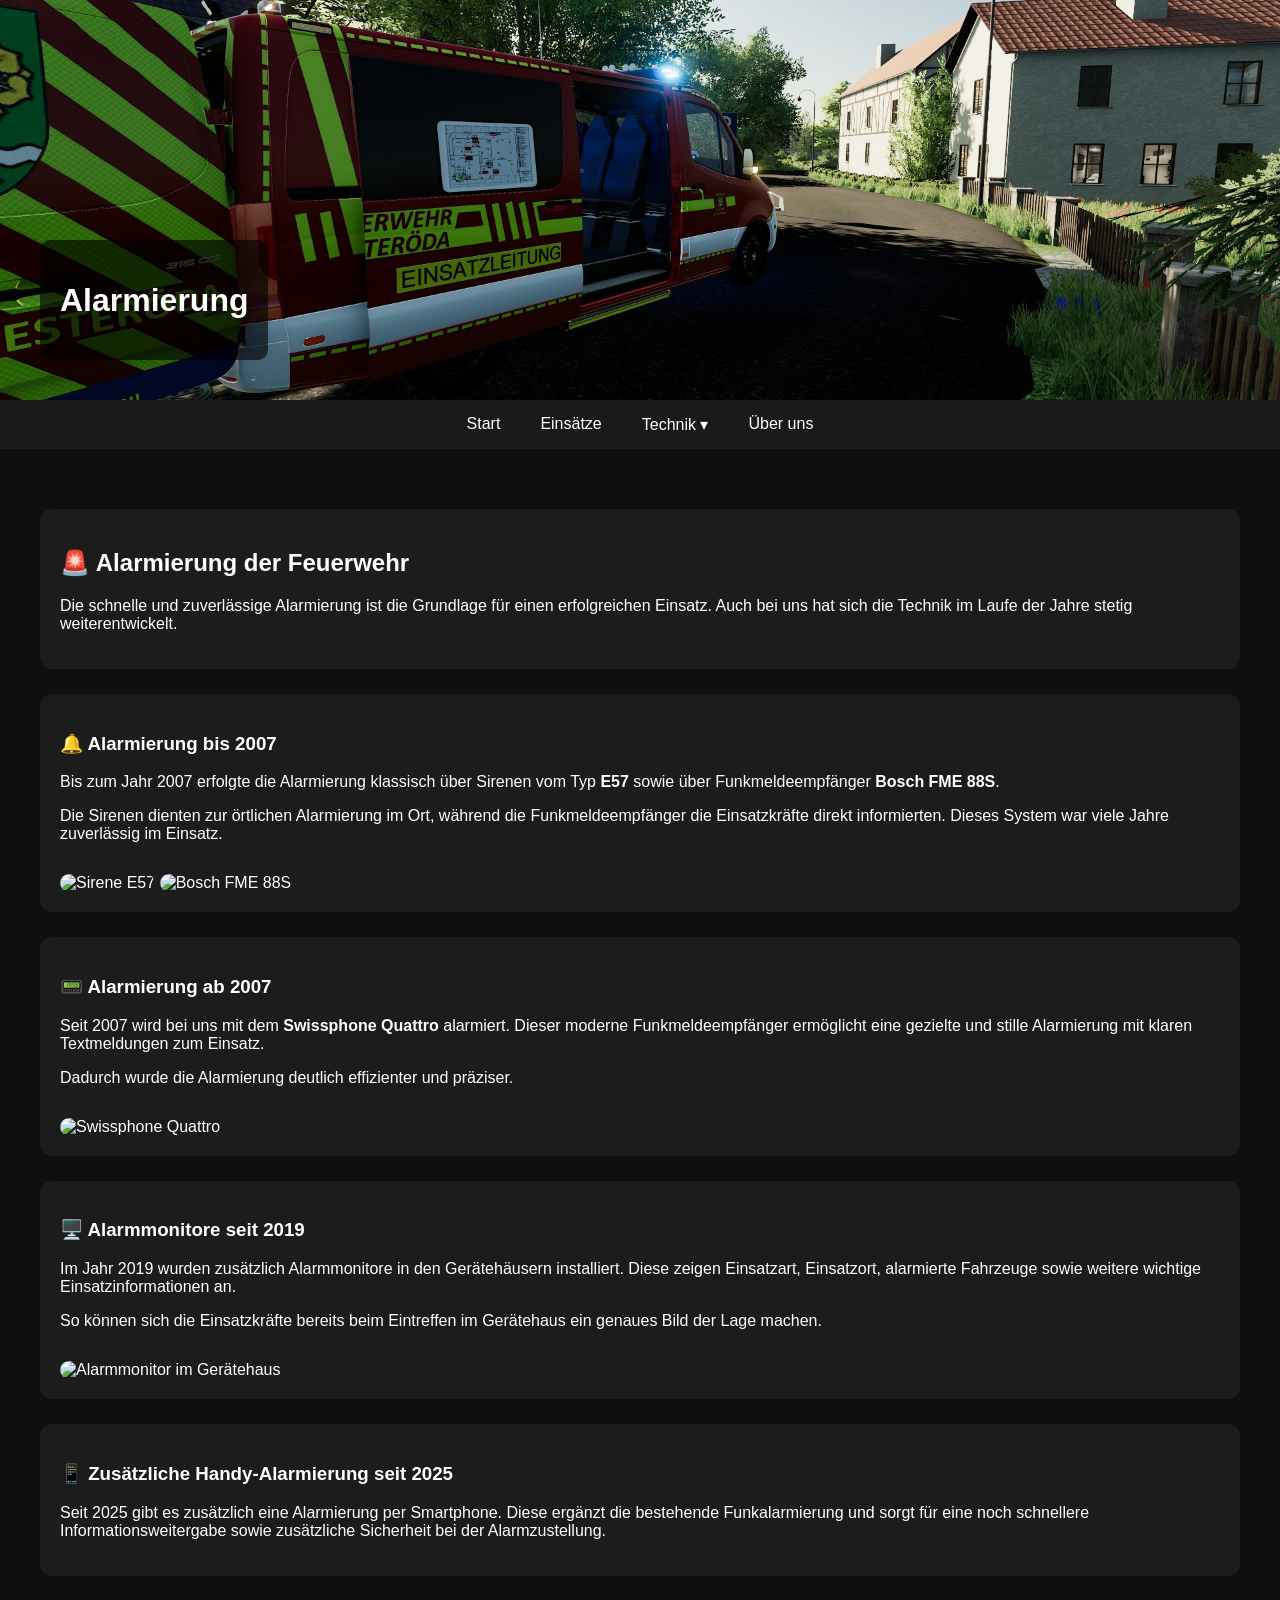
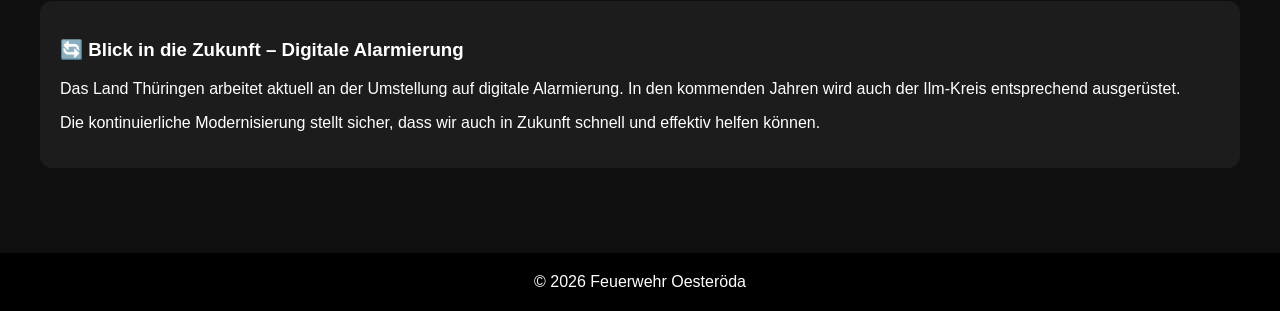
==== alarmierung.html @ 9cd2f051 "Update alarmierung.html" ====
<!DOCTYPE html>
<html lang="de">
<head>
<meta charset="UTF-8">
<title>Alarmierung</title>
<link rel="stylesheet" href="style.css">
<meta name="viewport" content="width=device-width, initial-scale=1.0">
</head>
<body>

<header class="hero">
    <img src="images/MZF.png" class="hero-img active">
    <img src="images/Straße.png" class="hero-img">
    <img src="images/GH.png" class="hero-img">

    <div class="hero-overlay">
        <h1>Alarmierung</h1>
    </div>
</header>

<nav>
  <div class="menu-toggle" onclick="toggleMenu()">☰</div>

  <ul id="menu">
    <li><a href="index.html">Start</a></li>
    <li><a href="einsaetze.html">Einsätze</a></li>

    <li class="dropdown">
      <a href="#" onclick="toggleDropdown(event)">Technik ▾</a>
      <ul class="dropdown-content">
        <li><a href="alarmierung.html">Alarmierung</a></li>
        <li><a href="fahrzeuge.html">Fahrzeuge</a></li>
      </ul>
    </li>

    <li><a href="ueber-uns.html">Über uns</a></li> 
  </ul>
</nav> 

<div class="container">

    <div class="card">
        <h2>🚨 Alarmierung der Feuerwehr</h2>
        <p>
            Die schnelle und zuverlässige Alarmierung ist die Grundlage für einen erfolgreichen Einsatz.
            Auch bei uns hat sich die Technik im Laufe der Jahre stetig weiterentwickelt.
        </p>
    </div>

    <div class="card">
        <h3>🔔 Alarmierung bis 2007</h3>
        <p>
            Bis zum Jahr 2007 erfolgte die Alarmierung klassisch über Sirenen vom Typ <strong>E57</strong>
            sowie über Funkmeldeempfänger <strong>Bosch FME 88S</strong>.
        </p>
        <p>
            Die Sirenen dienten zur örtlichen Alarmierung im Ort, während die Funkmeldeempfänger
            die Einsatzkräfte direkt informierten. Dieses System war viele Jahre zuverlässig im Einsatz.
        </p>

        <!-- Bild Sirene -->
        <img src="bilder/sirene-e57.jpg" alt="Sirene E57" style="width:100%; border-radius:10px; margin-top:15px;">

        <!-- Bild FME -->
        <img src="bilder/bosch-fme88s.jpg" alt="Bosch FME 88S" style="width:100%; border-radius:10px; margin-top:15px;">
    </div>

    <div class="card">
        <h3>📟 Alarmierung ab 2007</h3>
        <p>
            Seit 2007 wird bei uns mit dem <strong>Swissphone Quattro</strong> alarmiert.
            Dieser moderne Funkmeldeempfänger ermöglicht eine gezielte und stille Alarmierung
            mit klaren Textmeldungen zum Einsatz.
        </p>
        <p>
            Dadurch wurde die Alarmierung deutlich effizienter und präziser.
        </p>

        <!-- Bild Swissphone -->
        <img src="bilder/swissphone-quattro.jpg" alt="Swissphone Quattro" style="width:100%; border-radius:10px; margin-top:15px;">
    </div>

    <div class="card">
        <h3>🖥️ Alarmmonitore seit 2019</h3>
        <p>
            Im Jahr 2019 wurden zusätzlich Alarmmonitore in den Gerätehäusern installiert.
            Diese zeigen Einsatzart, Einsatzort, alarmierte Fahrzeuge sowie weitere wichtige
            Einsatzinformationen an.
        </p>
        <p>
            So können sich die Einsatzkräfte bereits beim Eintreffen im Gerätehaus ein genaues Bild
            der Lage machen.
        </p>

        <!-- Bild Alarmmonitor -->
        <img src="bilder/alarmmonitor.jpg" alt="Alarmmonitor im Gerätehaus" style="width:100%; border-radius:10px; margin-top:15px;">
    </div>

    <div class="card">
        <h3>📱 Zusätzliche Handy-Alarmierung seit 2025</h3>
        <p>
            Seit 2025 gibt es zusätzlich eine Alarmierung per Smartphone.
            Diese ergänzt die bestehende Funkalarmierung und sorgt für eine noch schnellere
            Informationsweitergabe sowie zusätzliche Sicherheit bei der Alarmzustellung.
        </p>
    </div>

    <div class="card">
        <h3>🔄 Blick in die Zukunft – Digitale Alarmierung</h3>
        <p>
            Das Land Thüringen arbeitet aktuell an der Umstellung auf digitale Alarmierung.
            In den kommenden Jahren wird auch der Ilm-Kreis entsprechend ausgerüstet.
        </p>
        <p>
            Die kontinuierliche Modernisierung stellt sicher, dass wir auch in Zukunft
            schnell und effektiv helfen können.
        </p>
    </div>

</div>

<footer>
© 2026 Feuerwehr Oesteröda
</footer>
<script>
let slides = document.querySelectorAll(".hero-img");
let index = 0;

setInterval(() => {
    slides[index].classList.remove("active");
    index = (index + 1) % slides.length;
    slides[index].classList.add("active");
}, 4000);
</script>
</body>
</html>
---- style.css ----
/* ========================= */
/* GRUNDLAYOUT */
/* ========================= */

body {
    margin: 0;
    font-family: 'Segoe UI', Arial, sans-serif;
    background: #0f0f0f;
    color: #fff;
}

/* ========================= */
/* HERO */
/* ========================= */

.hero {
    position: relative;
    height: 400px;
    overflow: hidden;
}

.hero-img {
    position: absolute;
    width: 100%;
    height: 100%;
    object-fit: cover;
    opacity: 0;
    transition: opacity 1.5s ease-in-out;
}

.hero-img.active {
    opacity: 1;
}

.hero-overlay {
    position: absolute;
    bottom: 40px;
    left: 40px;
    background: rgba(0,0,0,0.6);
    padding: 20px;
    border-radius: 10px;
}

/* ========================= */
/* HEADER */
/* ========================= */

header.standard-header {
    background: linear-gradient(90deg, #8b0000, #cc0000);
    padding: 30px 20px;
    text-align: center;
}

/* ========================= */
/* NAVIGATION */
/* ========================= */

nav {
    background: #1a1a1a;
    position: relative;
}

nav ul {
    list-style: none;
    margin: 0;
    padding: 0;
    display: flex;
    justify-content: center;
}

nav li {
    position: relative;
}

nav a {
    display: block;
    padding: 15px 20px;
    color: white;
    text-decoration: none;
    transition: 0.3s;
}

nav a:hover {
    background: #cc0000;
}

/* ========================= */
/* DROPDOWN */
/* ========================= */

.dropdown-content {
    display: none;
    position: absolute;
    top: 100%;
    left: 0;
    background: #1c1c1c;
    min-width: 180px;
    border-radius: 6px;
    overflow: hidden;
}

.dropdown-content li a {
    padding: 12px 15px;
}

.dropdown-content li a:hover {
    background: #990000;
}

.dropdown:hover .dropdown-content {
    display: block;
}

/* ========================= */
/* HAMBURGER BUTTON */
/* ========================= */

.menu-toggle {
    display: none;
    font-size: 28px;
    padding: 15px 20px;
    cursor: pointer;
    color: white;
}

/* ========================= */
/* CONTAINER */
/* ========================= */

.container {
    max-width: 1200px;
    margin: 40px auto;
    padding: 20px;
}

/* ========================= */
/* KARTEN */
/* ========================= */

.card {
    background: #1c1c1c;
    padding: 20px;
    margin-bottom: 25px;
    border-radius: 12px;
    transition: 0.3s;
}

.card:hover {
    transform: translateY(-5px);
    box-shadow: 0 0 20px rgba(255,0,0,0.4);
}

/* ========================= */
/* BUTTON */
/* ========================= */

.button {
    display: inline-block;
    padding: 10px 20px;
    background: #cc0000;
    color: white;
    text-decoration: none;
    border-radius: 6px;
    transition: 0.3s;
}

.button:hover {
    background: #a00000;
}

/* ========================= */
/* EINSATZ TABELLE */
/* ========================= */

.einsatz-table {
    width: 100%;
    border-collapse: collapse;
    margin-top: 30px;
    font-size: 1rem;
    border-radius: 10px;
    overflow: hidden;
}

.einsatz-table thead {
    background: linear-gradient(to right, #cc0000, #990000);
}

.einsatz-table th {
    padding: 16px;
    text-align: center;
    color: white;
    font-weight: 600;
}

.einsatz-table td {
    padding: 14px;
    text-align: center;
    border-bottom: 1px solid #222;
}

.einsatz-table tbody tr:nth-child(odd) {
    background: #141414;
}

.einsatz-table tbody tr:nth-child(even) {
    background: #1c1c1c;
}

.einsatz-table tbody tr:hover {
    background: #2a0000;
    transform: scale(1.01);
    transition: 0.2s;
}

.einsatz-table td a {
    background: #cc0000;
    padding: 6px 12px;
    border-radius: 6px;
    color: white;
    text-decoration: none;
    font-weight: bold;
}

.einsatz-table td a:hover {
    background: #ff0000;
}

/* ========================= */
/* FOOTER */
/* ========================= */

footer {
    background: black;
    text-align: center;
    padding: 20px;
}

/* ========================= */
/* Bilder */
/* ========================= */

.bild {
    width: 100%;
    border-radius: 10px;
    margin-bottom: 15px;
}

.fahrzeugbild {
    width: 50%;
    border-radius: 10px;
    margin-bottom: 15px;
}

/* ========================= */
/* MOBILE VERSION */
/* ========================= */

@media (max-width: 768px) {

    nav ul {
        flex-direction: column;
        display: none;
        width: 100%;
        background: #1a1a1a;
    }

    nav ul.active {
        display: flex;
    }

    nav li {
        text-align: center;
    }

    .menu-toggle {
        display: block;
        text-align: right;
    }

    .dropdown-content {
        position: static;
        border-radius: 0;
    }

    .dropdown:hover .dropdown-content {
        display: none;
    }

    .dropdown.active .dropdown-content {
        display: block;
    }

    .hero {
        height: 250px;
    }

    .hero-overlay {
        left: 20px;
        right: 20px;
        bottom: 20px;
        font-size: 0.9rem;
    }

    .einsatz-table {
        font-size: 0.85rem;
    }

    .einsatz-table th,
    .einsatz-table td {
        padding: 8px 4px;
    }
}
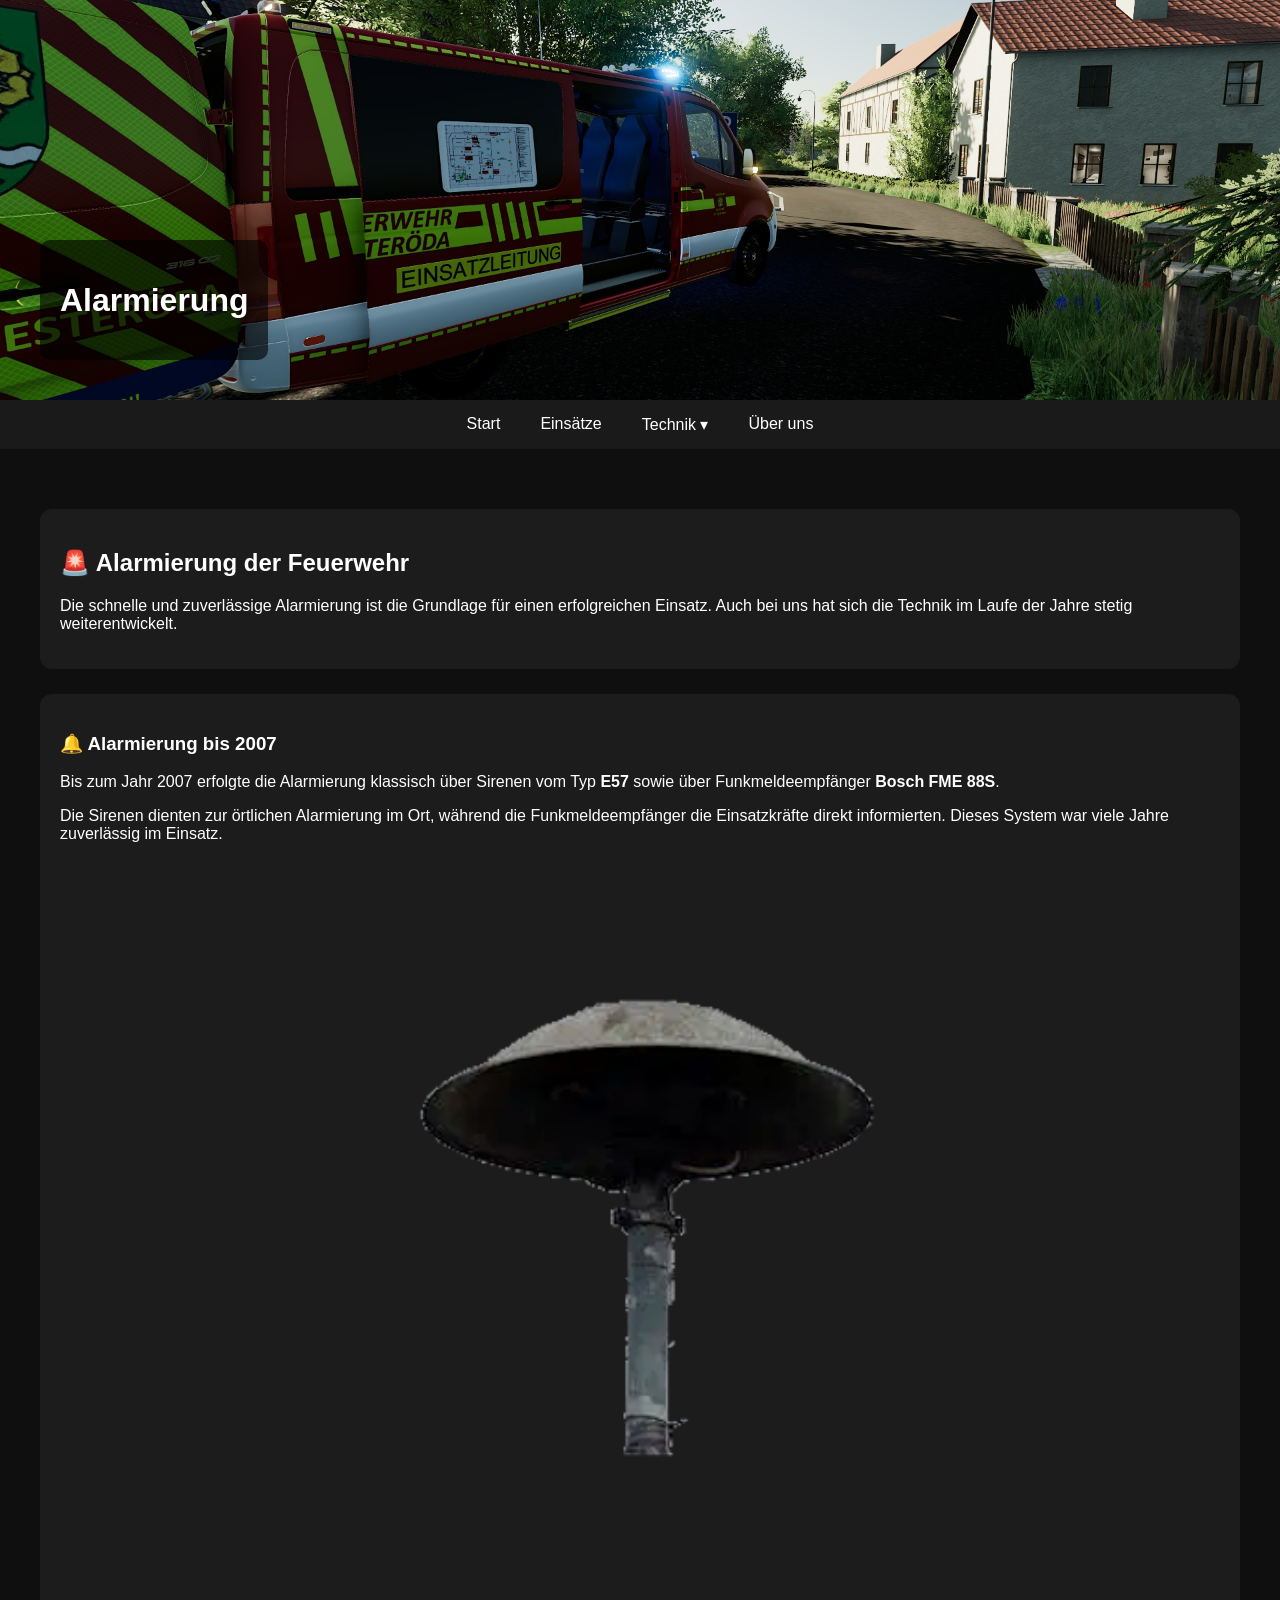
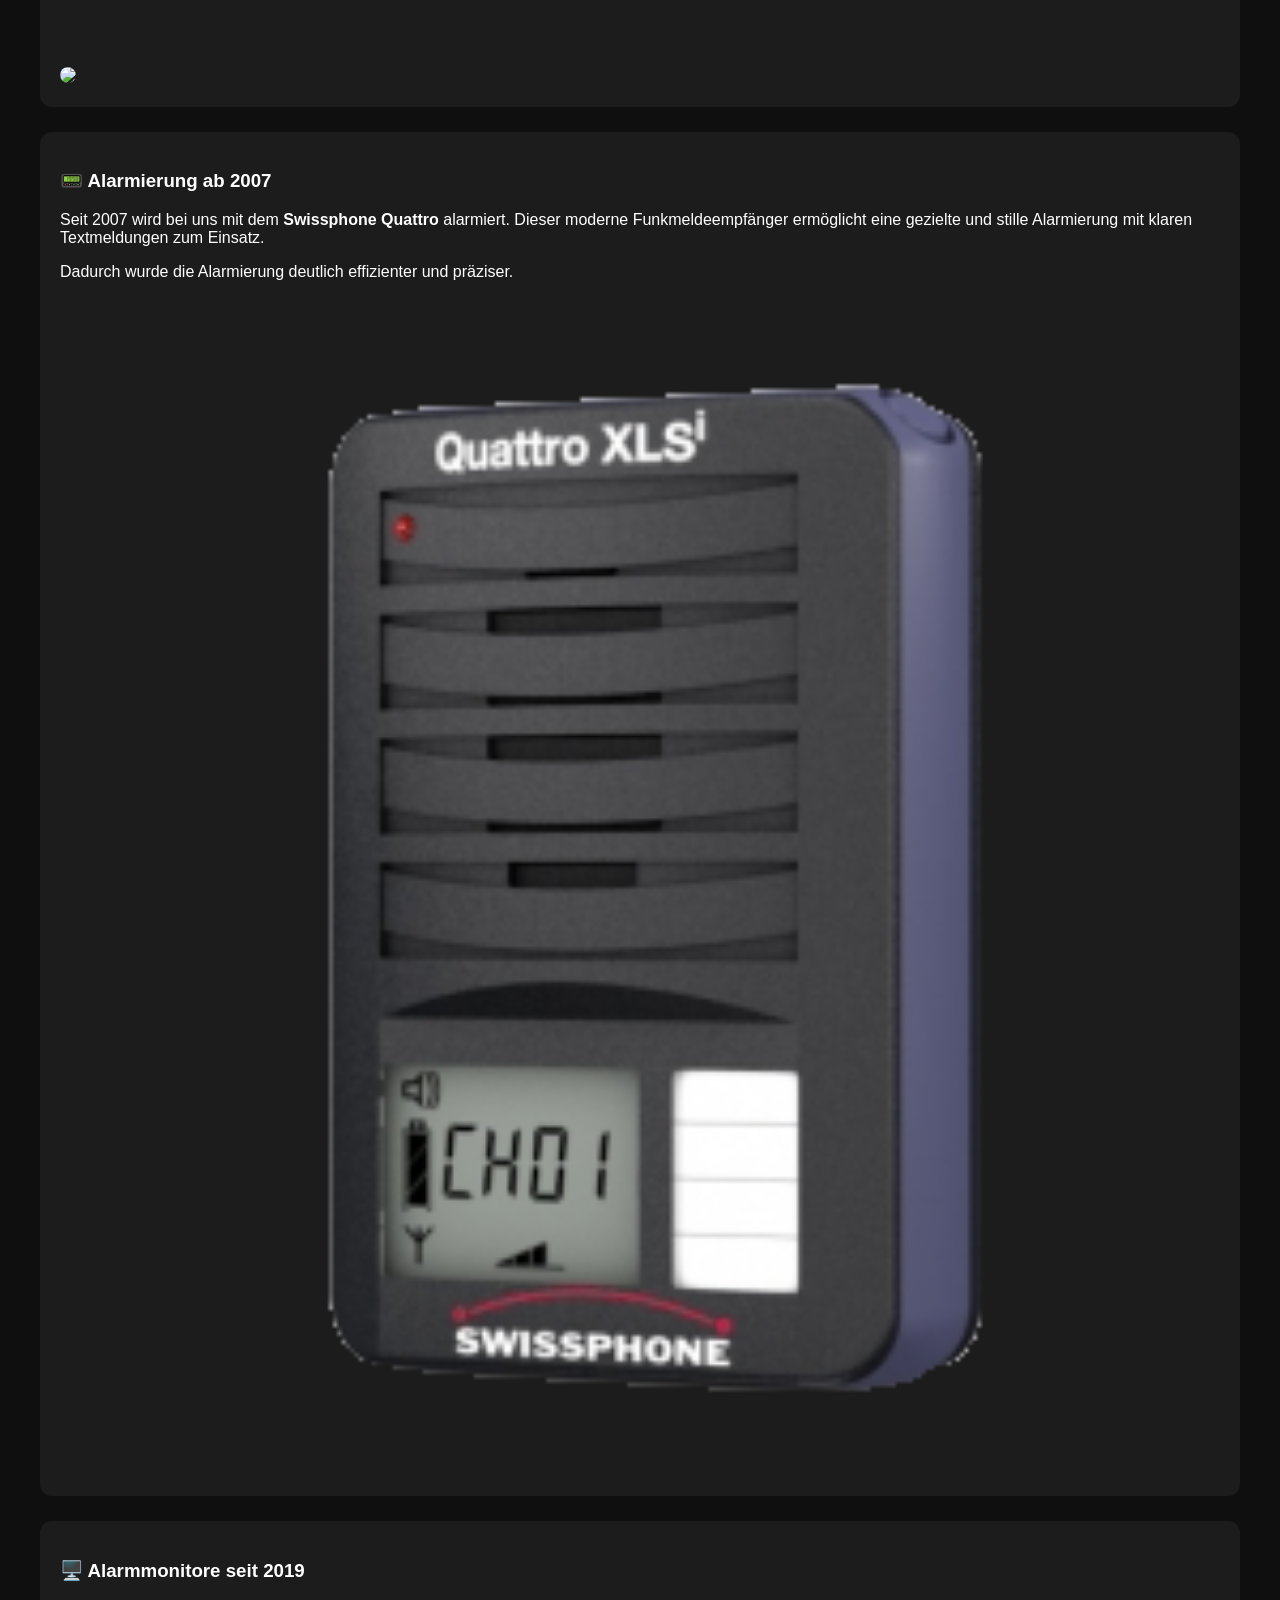
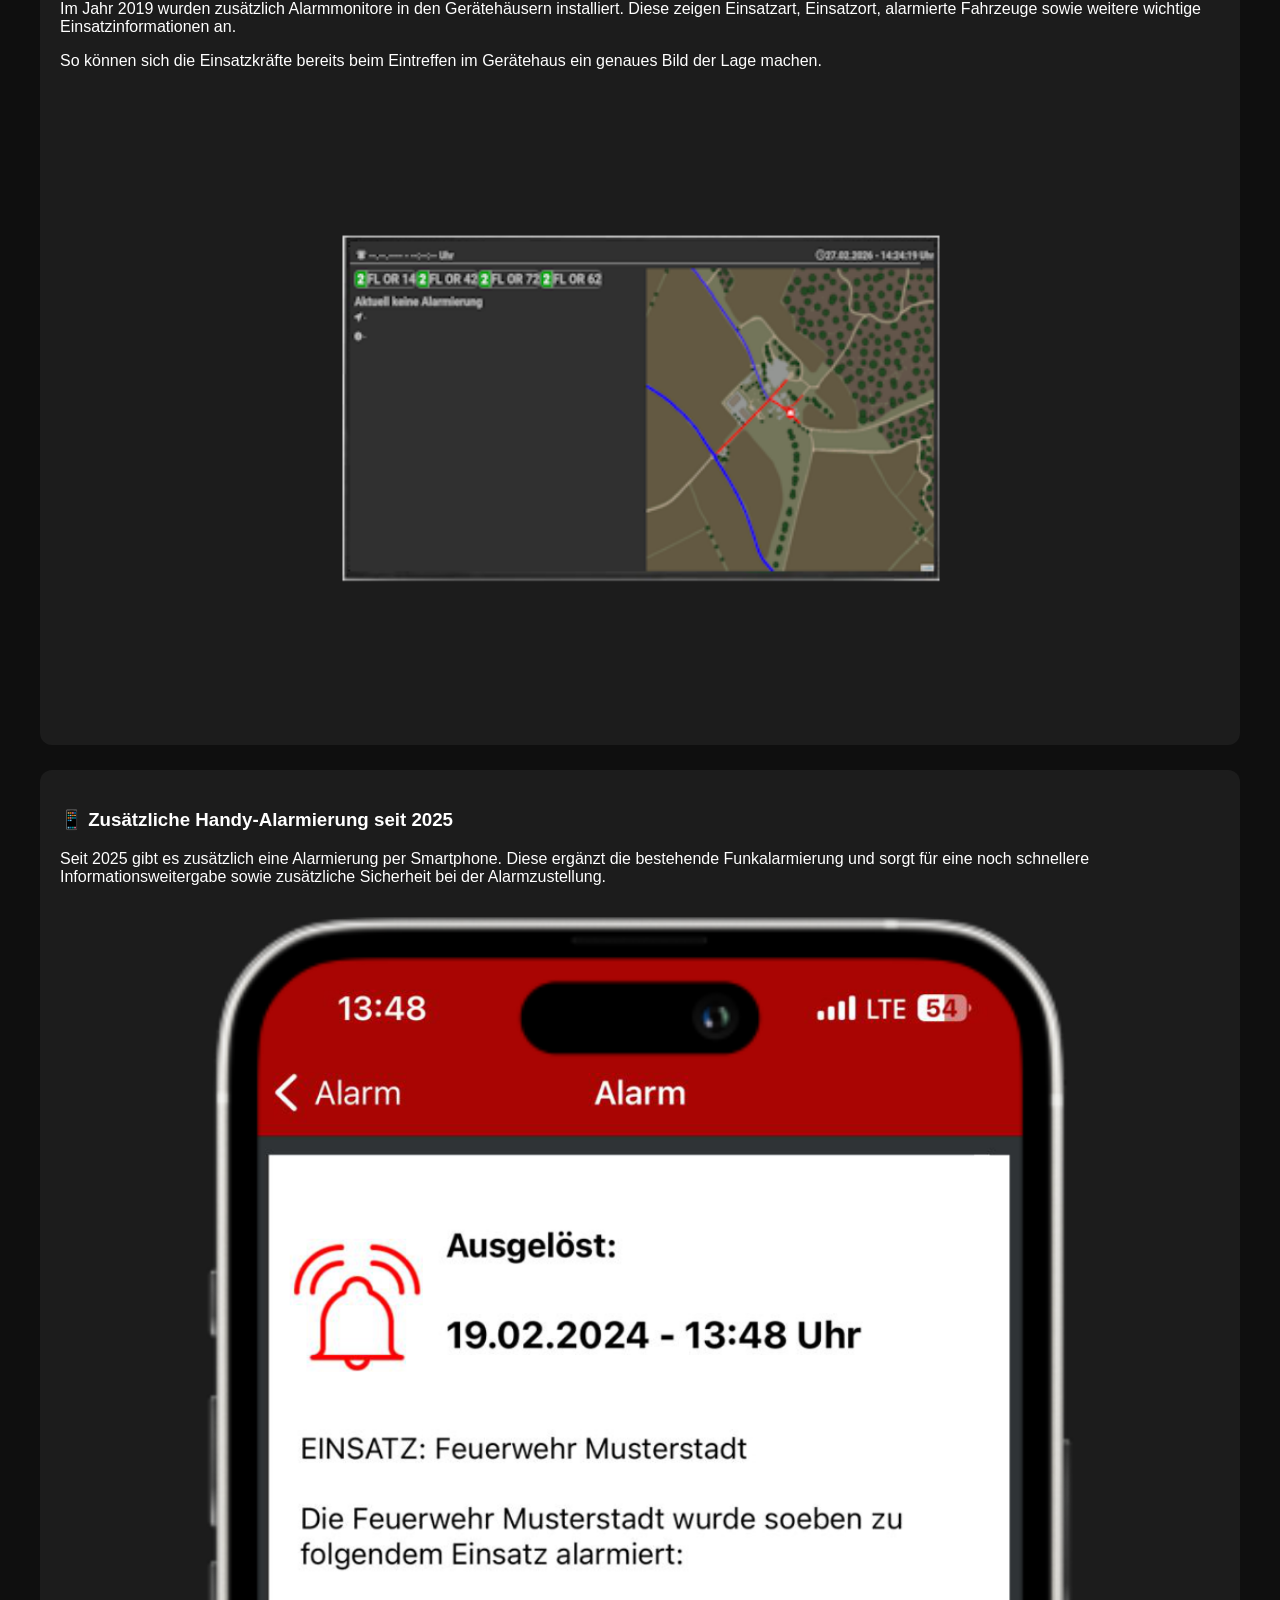
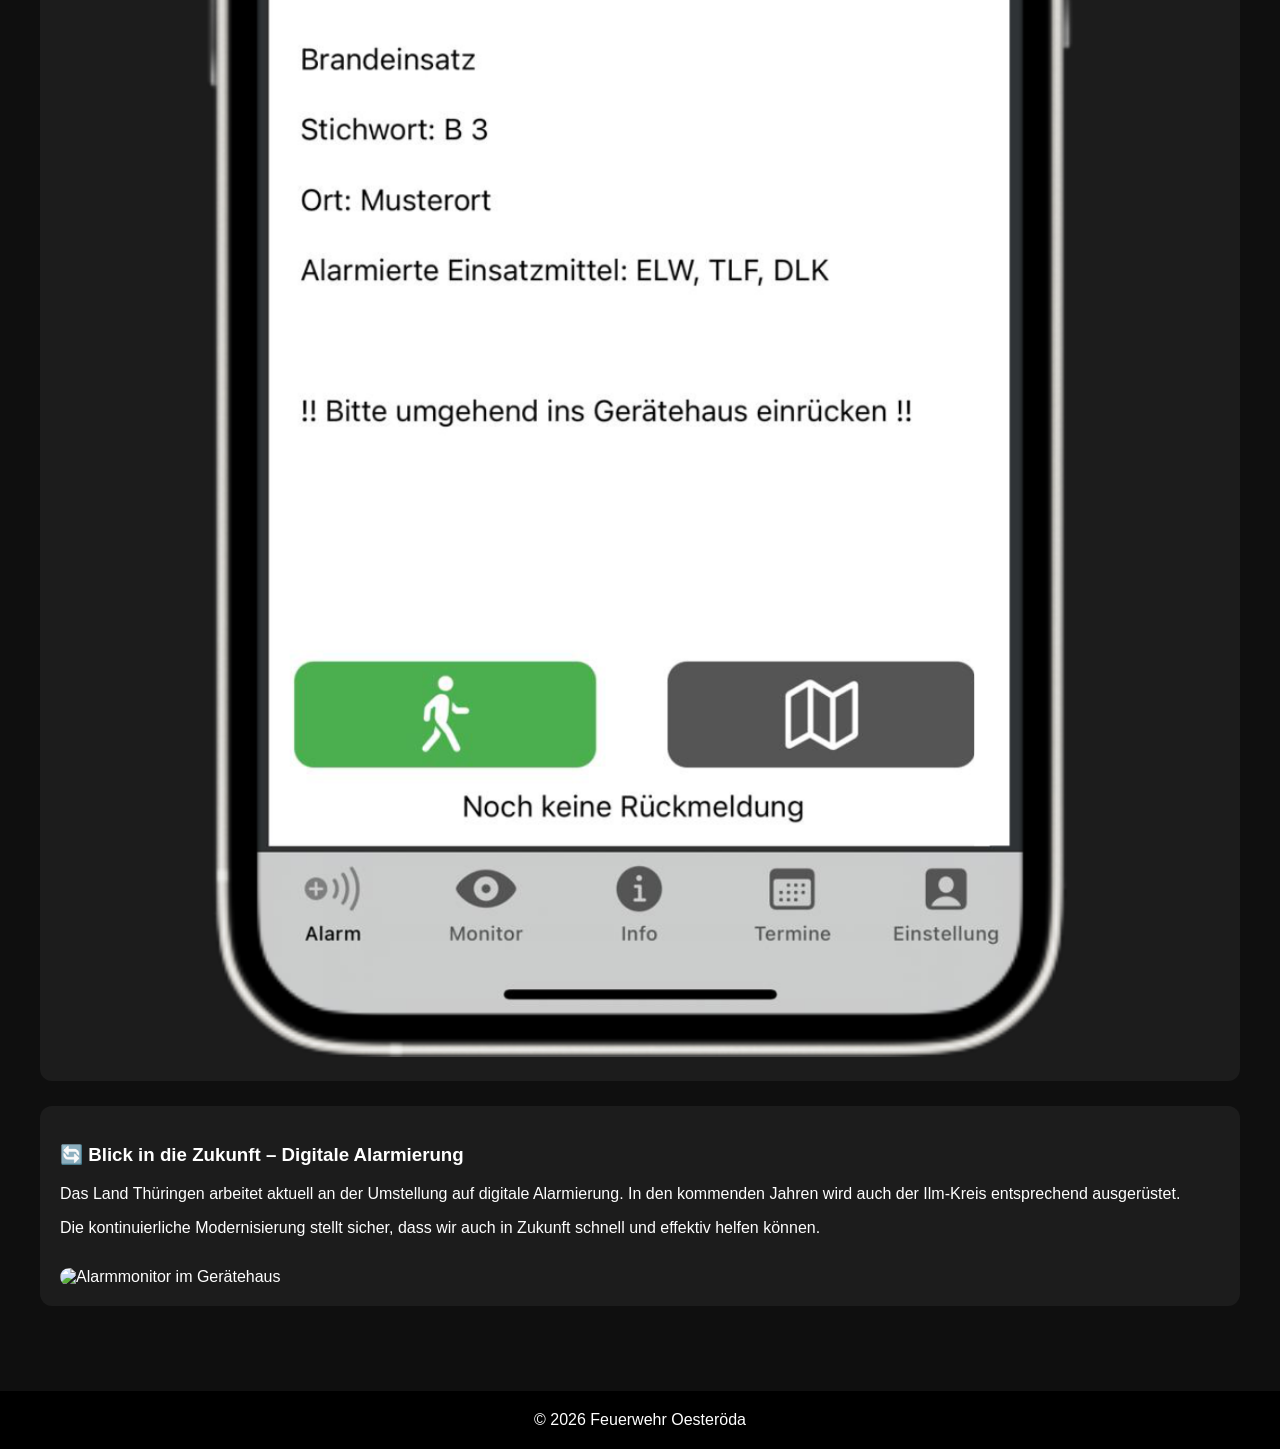
==== commit e8dd534d: "Update alarmierung.html" ====
--- a/alarmierung.html
+++ b/alarmierung.html
@@ -59,10 +59,10 @@
         </p>
 
         <!-- Bild Sirene -->
-        <img src="bilder/sirene-e57.jpg" alt="Sirene E57" style="width:100%; border-radius:10px; margin-top:15px;">
+        <img src="images/E57.png" style="width:100%; border-radius:10px; margin-top:15px;">
 
         <!-- Bild FME -->
-        <img src="bilder/bosch-fme88s.jpg" alt="Bosch FME 88S" style="width:100%; border-radius:10px; margin-top:15px;">
+        <img src="images/Bosch.png" style="width:100%; border-radius:10px; margin-top:15px;">
     </div>
 
     <div class="card">
@@ -77,7 +77,7 @@
         </p>
 
         <!-- Bild Swissphone -->
-        <img src="bilder/swissphone-quattro.jpg" alt="Swissphone Quattro" style="width:100%; border-radius:10px; margin-top:15px;">
+        <img src="images/quattro.png" alt="Swissphone Quattro" style="width:100%; border-radius:10px; margin-top:15px;">
     </div>
 
     <div class="card">
@@ -93,7 +93,7 @@
         </p>
 
         <!-- Bild Alarmmonitor -->
-        <img src="bilder/alarmmonitor.jpg" alt="Alarmmonitor im Gerätehaus" style="width:100%; border-radius:10px; margin-top:15px;">
+        <img src="images/Monitor.png" alt="Alarmmonitor im Gerätehaus" style="width:100%; border-radius:10px; margin-top:15px;">
     </div>
 
     <div class="card">
@@ -103,6 +103,8 @@
             Diese ergänzt die bestehende Funkalarmierung und sorgt für eine noch schnellere
             Informationsweitergabe sowie zusätzliche Sicherheit bei der Alarmzustellung.
         </p>
+
+        <img src="images/Alarmapp.png" alt="Alarmmonitor im Gerätehaus" style="width:100%; border-radius:10px; margin-top:15px;">
     </div>
 
     <div class="card">
@@ -115,6 +117,8 @@
             Die kontinuierliche Modernisierung stellt sicher, dass wir auch in Zukunft
             schnell und effektiv helfen können.
         </p>
+
+        <img src="images/S.quad.png" alt="Alarmmonitor im Gerätehaus" style="width:100%; border-radius:10px; margin-top:15px;">
     </div>
 
 </div>
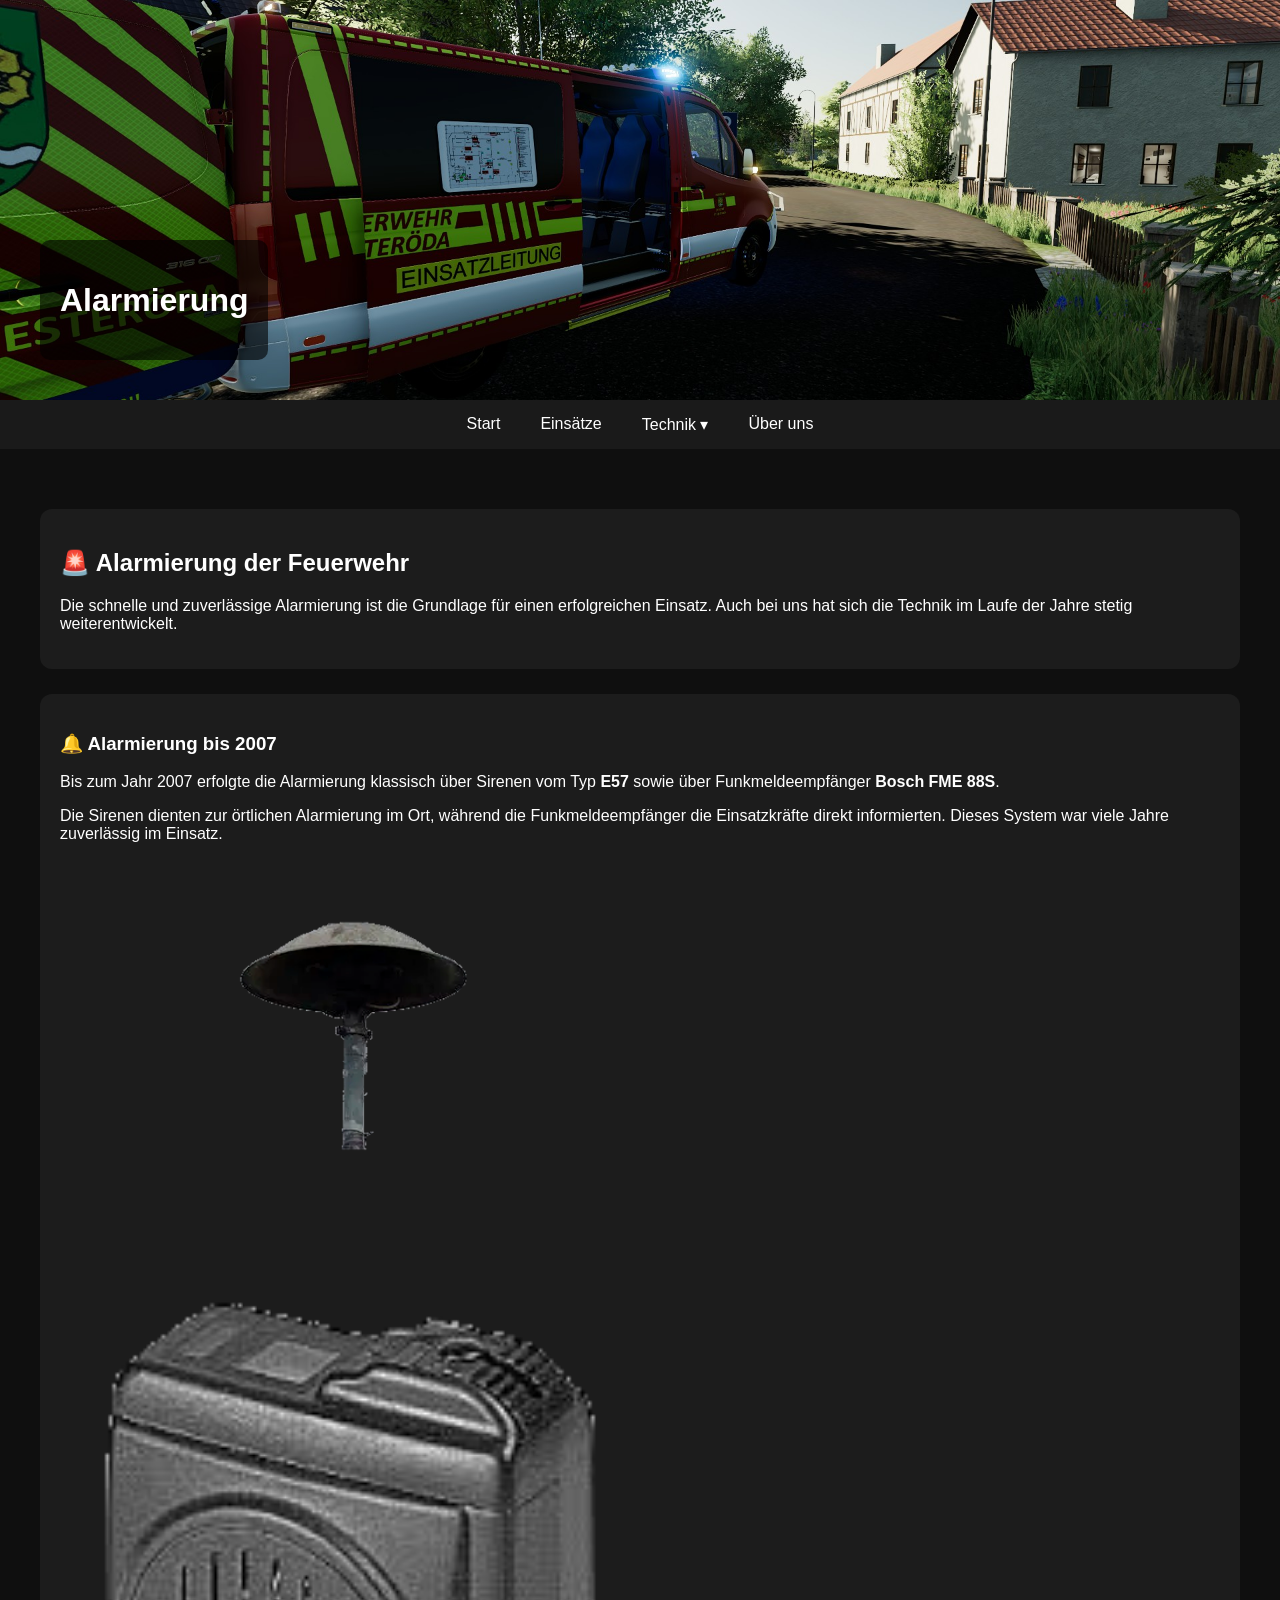
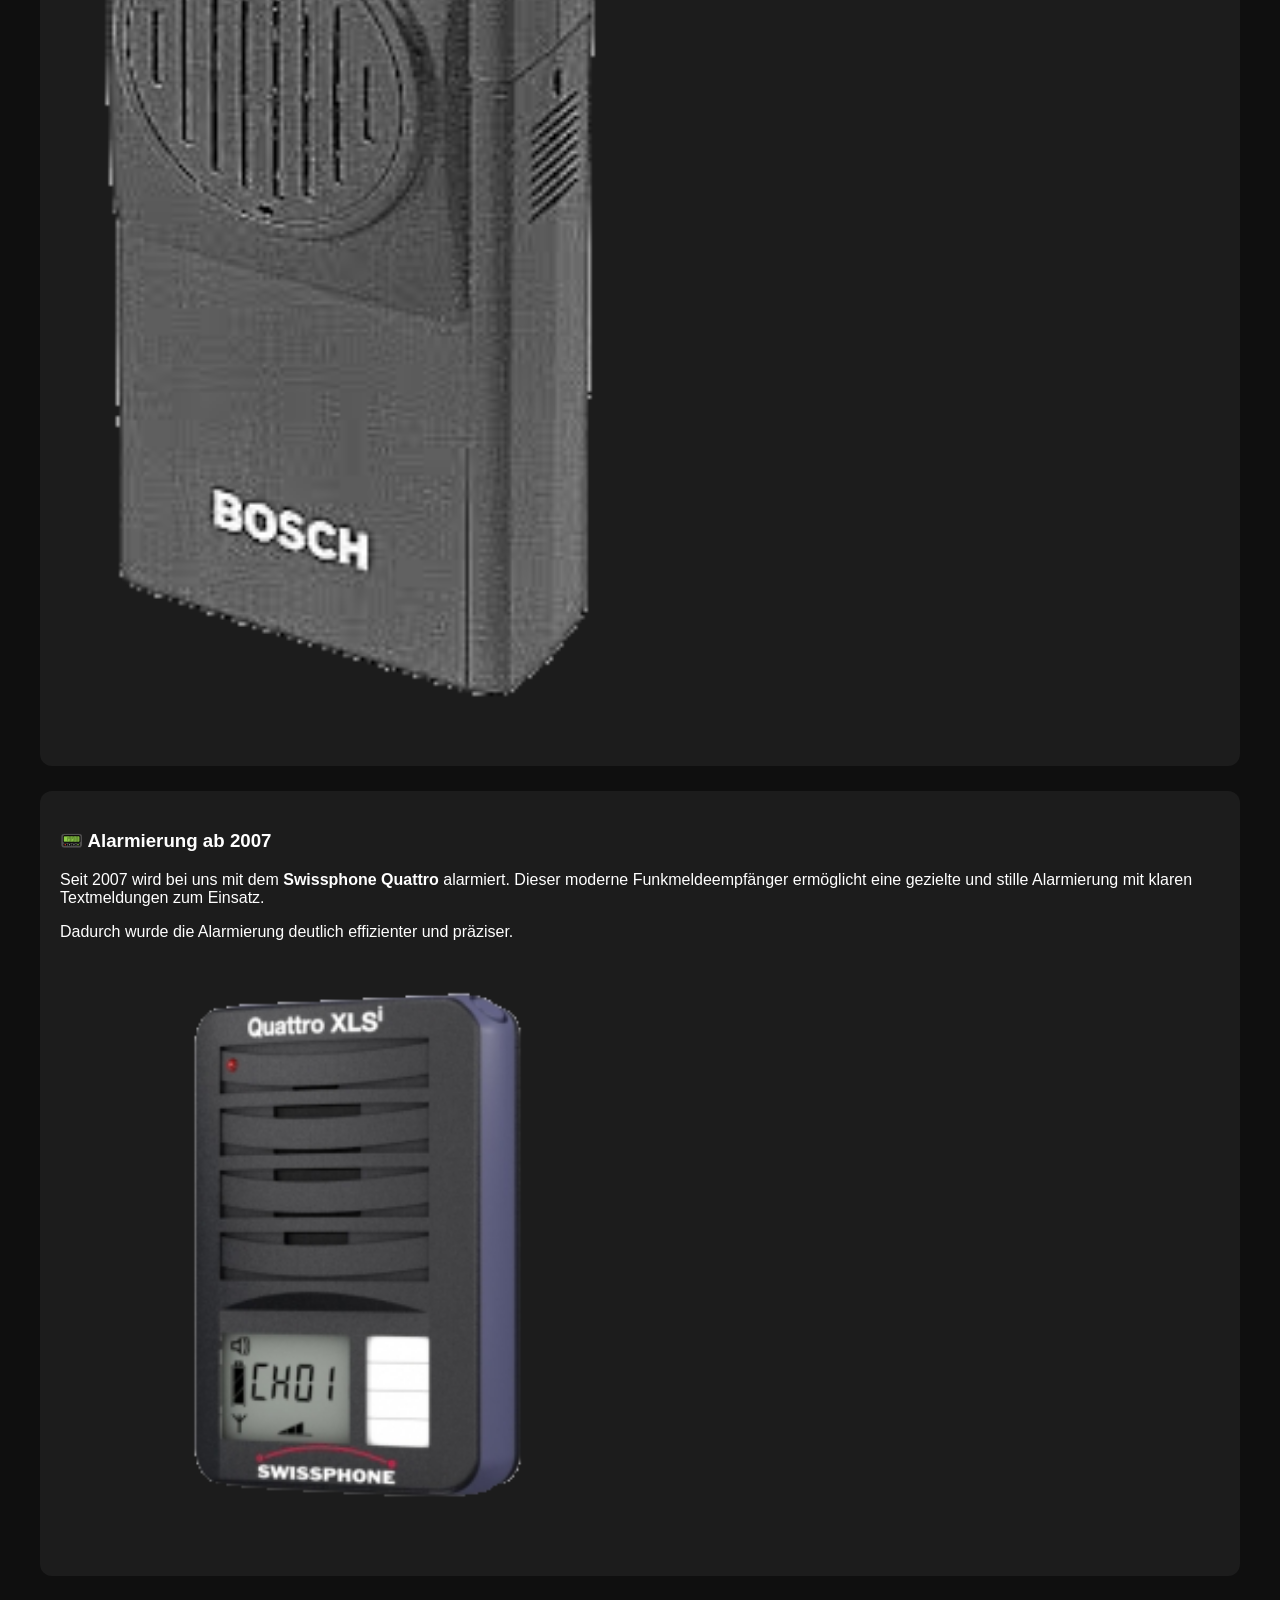
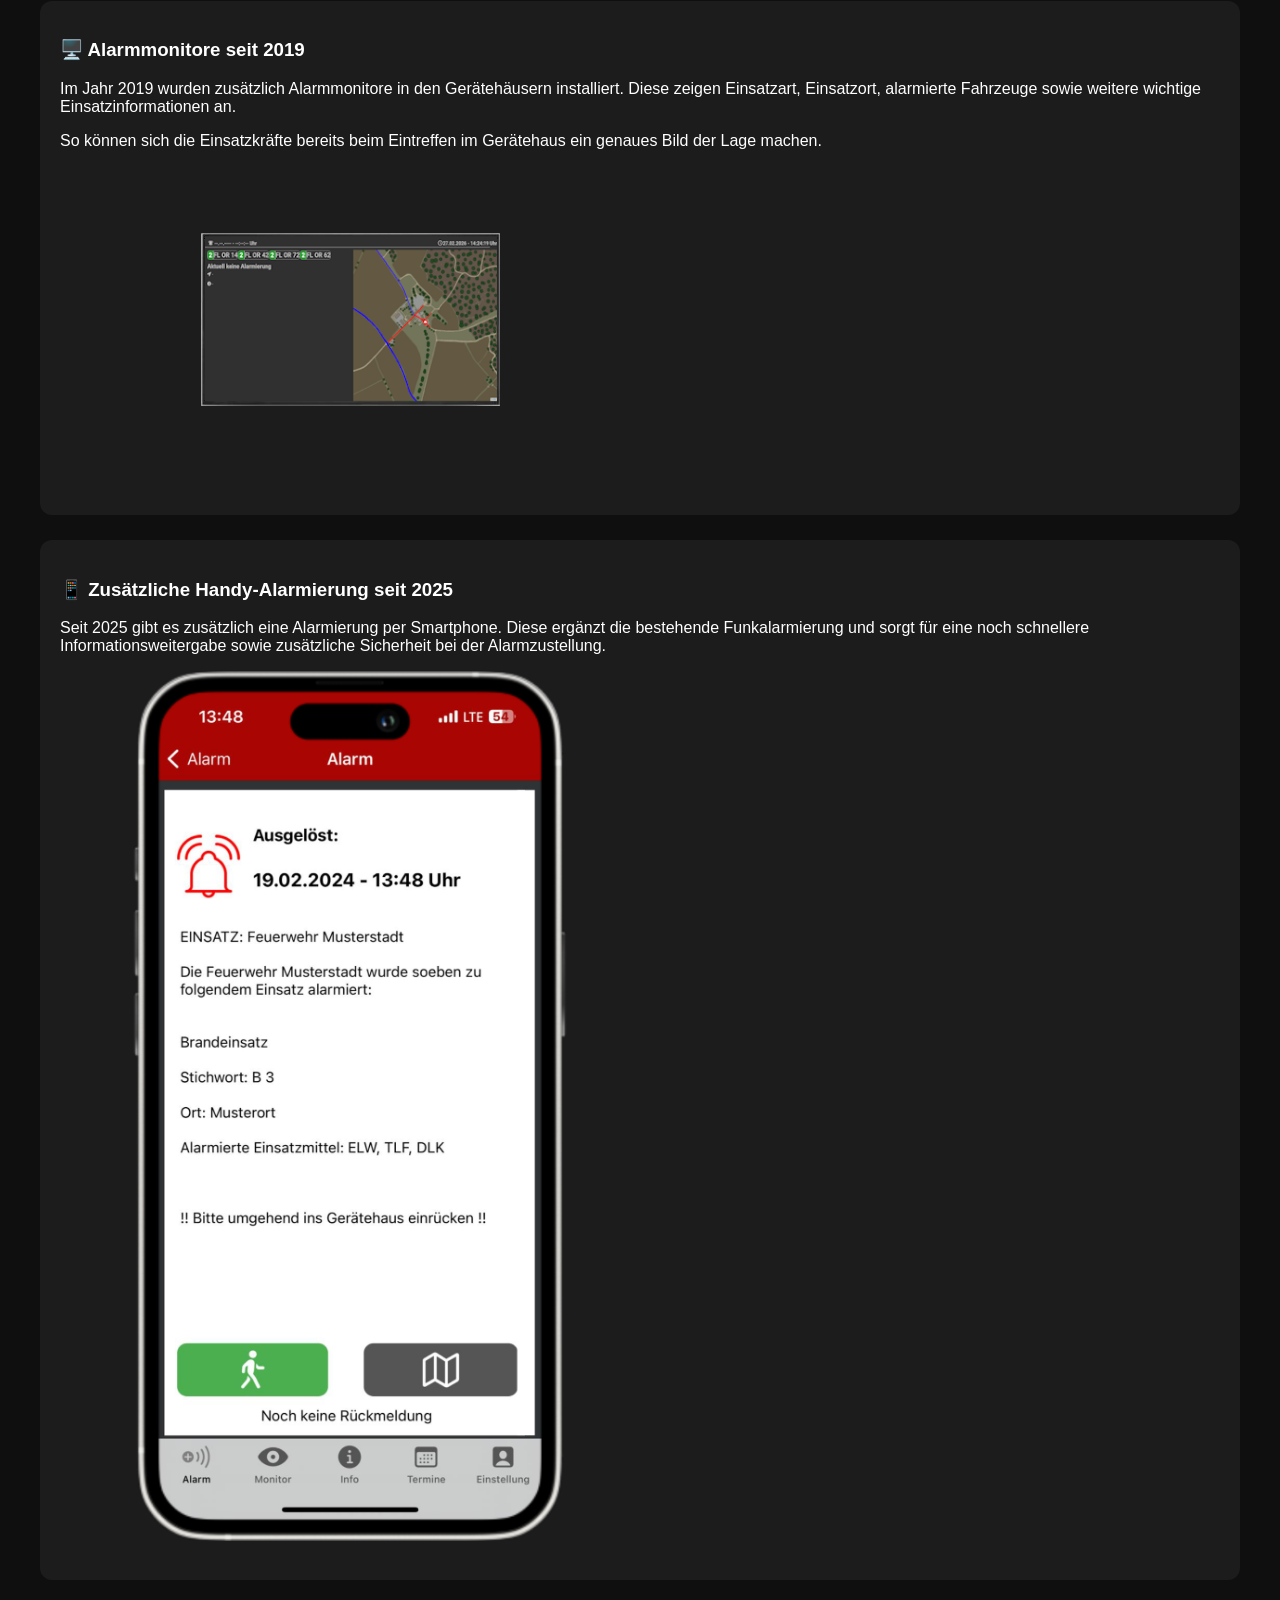
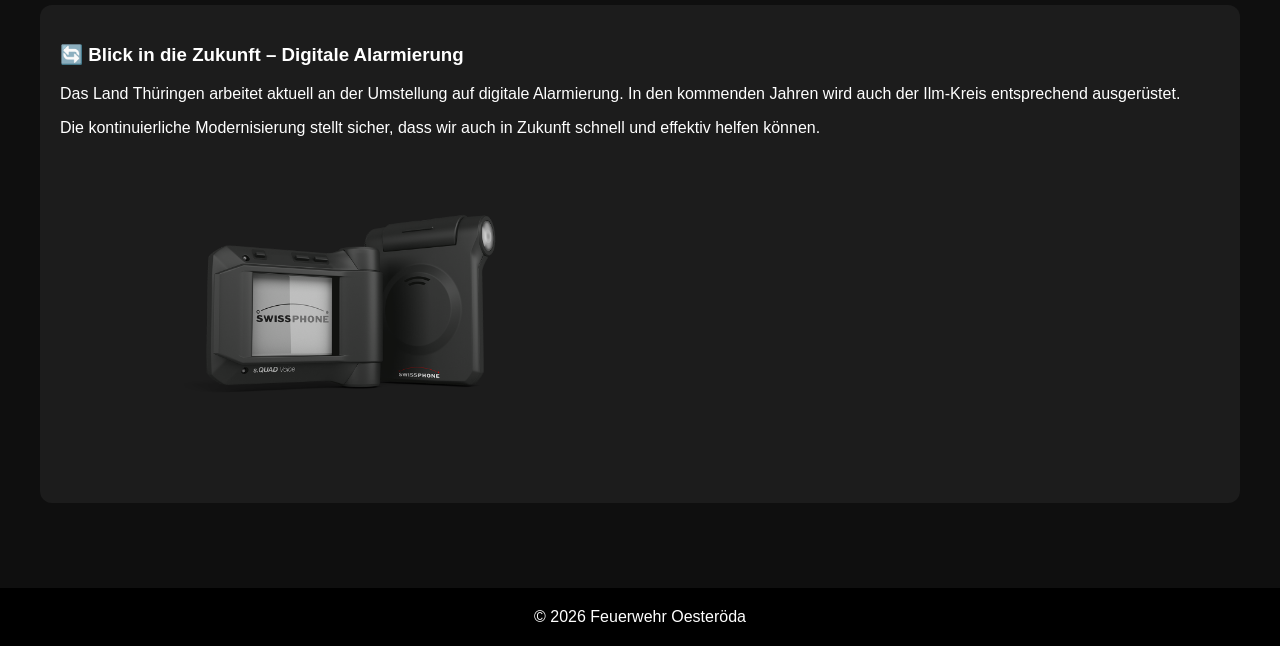
==== commit aca0ed27: "Update alarmierung.html" ====
--- a/alarmierung.html
+++ b/alarmierung.html
@@ -59,10 +59,10 @@
         </p>
 
         <!-- Bild Sirene -->
-        <img src="images/E57.png" style="width:100%; border-radius:10px; margin-top:15px;">
+        <img src="images/E57.png" class="fahrzeugbild">
 
         <!-- Bild FME -->
-        <img src="images/Bosch.png" style="width:100%; border-radius:10px; margin-top:15px;">
+        <img src="images/Bosch.png" class="fahrzeugbild">
     </div>
 
     <div class="card">
@@ -77,7 +77,7 @@
         </p>
 
         <!-- Bild Swissphone -->
-        <img src="images/quattro.png" alt="Swissphone Quattro" style="width:100%; border-radius:10px; margin-top:15px;">
+        <img src="images/quattro.png" class="fahrzeugbild">
     </div>
 
     <div class="card">
@@ -93,7 +93,7 @@
         </p>
 
         <!-- Bild Alarmmonitor -->
-        <img src="images/Monitor.png" alt="Alarmmonitor im Gerätehaus" style="width:100%; border-radius:10px; margin-top:15px;">
+        <img src="images/Monitor.png" class="fahrzeugbild">
     </div>
 
     <div class="card">
@@ -104,7 +104,7 @@
             Informationsweitergabe sowie zusätzliche Sicherheit bei der Alarmzustellung.
         </p>
 
-        <img src="images/Alarmapp.png" alt="Alarmmonitor im Gerätehaus" style="width:100%; border-radius:10px; margin-top:15px;">
+        <img src="images/Alarmapp.png" class="fahrzeugbild">
     </div>
 
     <div class="card">
@@ -118,7 +118,7 @@
             schnell und effektiv helfen können.
         </p>
 
-        <img src="images/S.quad.png" alt="Alarmmonitor im Gerätehaus" style="width:100%; border-radius:10px; margin-top:15px;">
+        <img src="images/S.quad.png" class="fahrzeugbild">
     </div>
 
 </div>
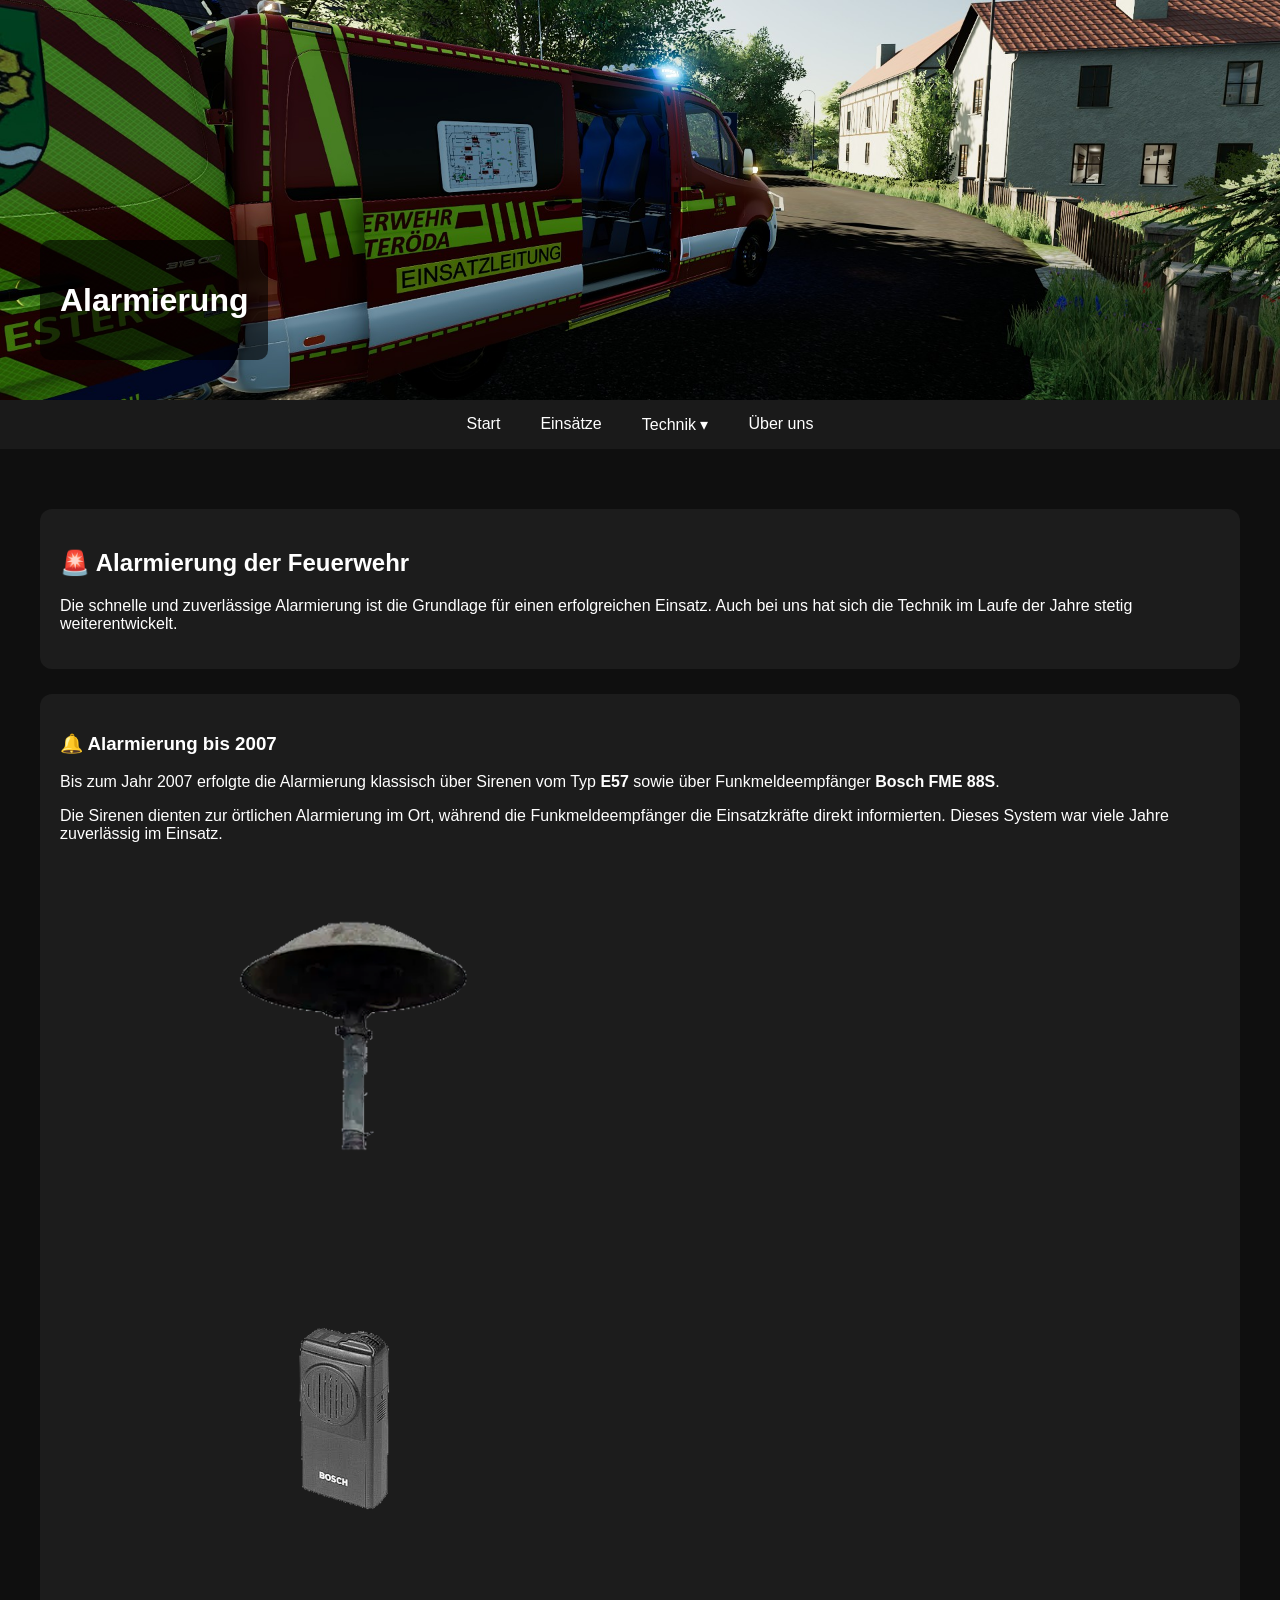
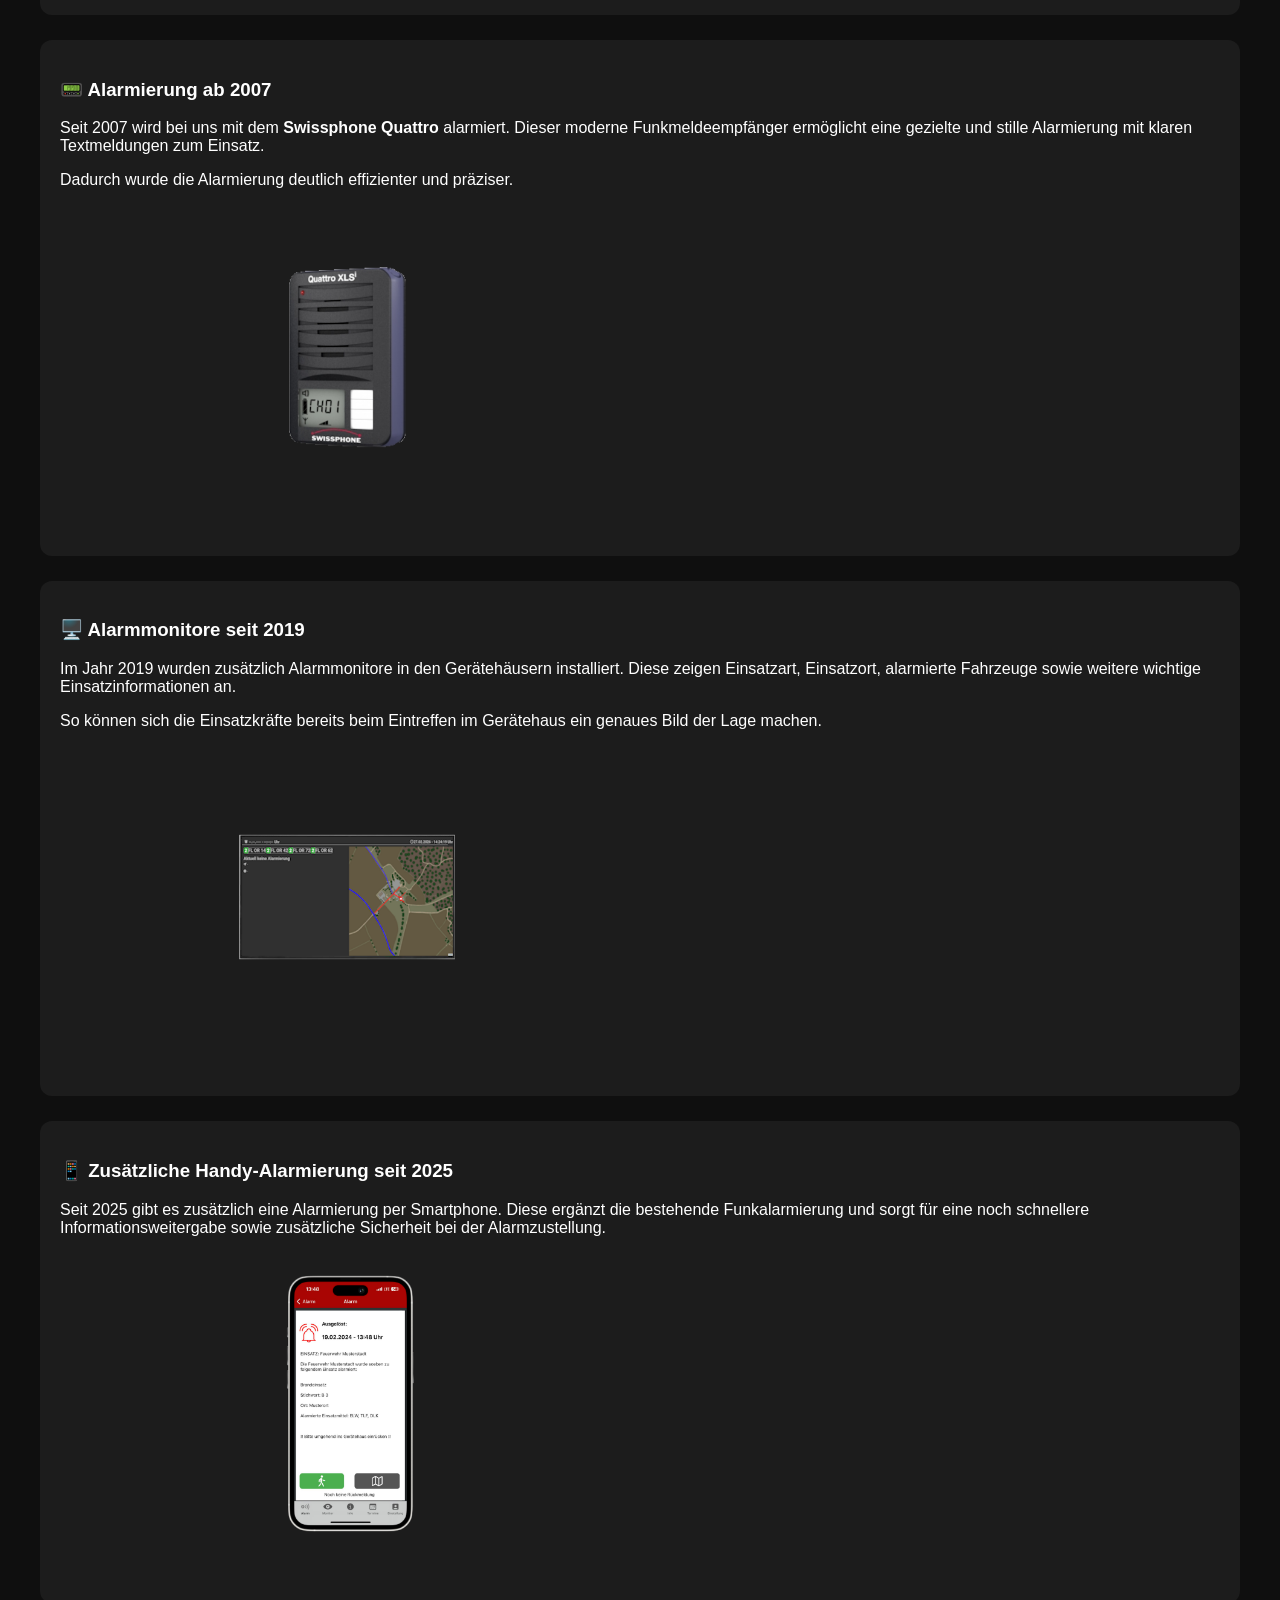
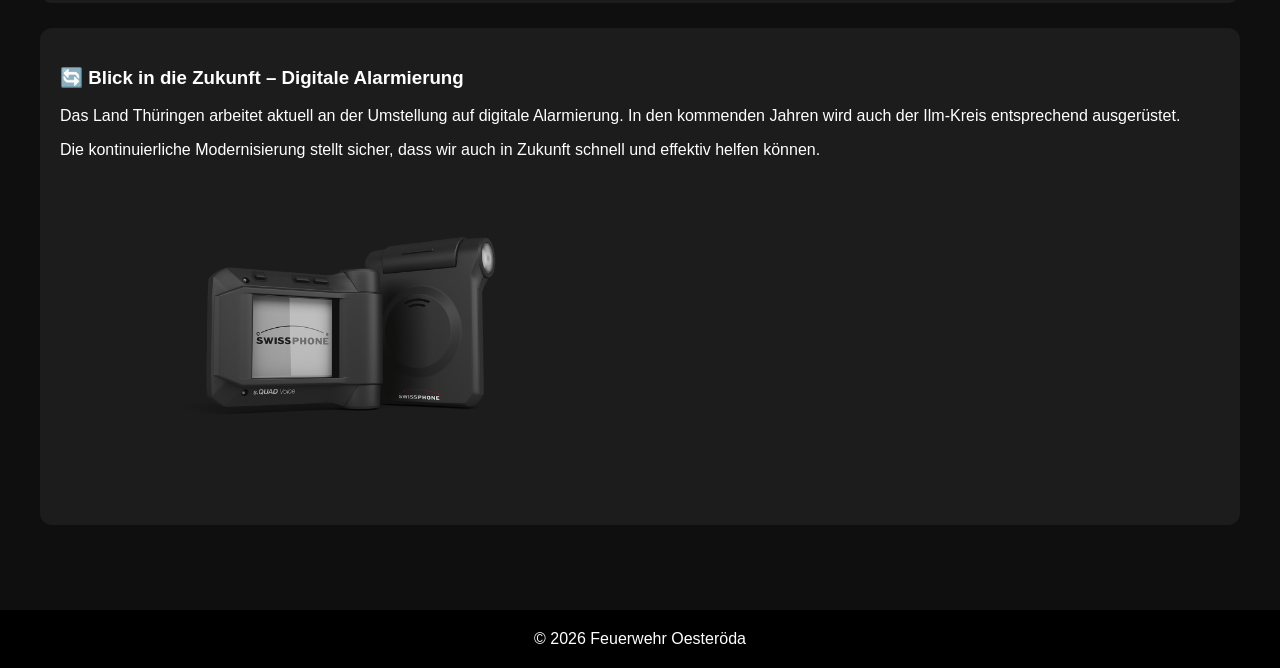
==== commit 370fa4f5: "Update alarmierung.html" ====
--- a/alarmierung.html
+++ b/alarmierung.html
@@ -62,7 +62,7 @@
         <img src="images/E57.png" class="fahrzeugbild">
 
         <!-- Bild FME -->
-        <img src="images/Bosch.png" class="fahrzeugbild">
+        <img src="images/Bosch1.png" class="fahrzeugbild">
     </div>
 
     <div class="card">
@@ -77,7 +77,7 @@
         </p>
 
         <!-- Bild Swissphone -->
-        <img src="images/quattro.png" class="fahrzeugbild">
+        <img src="images/quattro1.png" class="fahrzeugbild">
     </div>
 
     <div class="card">
@@ -93,7 +93,7 @@
         </p>
 
         <!-- Bild Alarmmonitor -->
-        <img src="images/Monitor.png" class="fahrzeugbild">
+        <img src="images/Monitor1.png" class="fahrzeugbild">
     </div>
 
     <div class="card">
@@ -104,7 +104,7 @@
             Informationsweitergabe sowie zusätzliche Sicherheit bei der Alarmzustellung.
         </p>
 
-        <img src="images/Alarmapp.png" class="fahrzeugbild">
+        <img src="images/Alarmapp1.png" class="fahrzeugbild">
     </div>
 
     <div class="card">
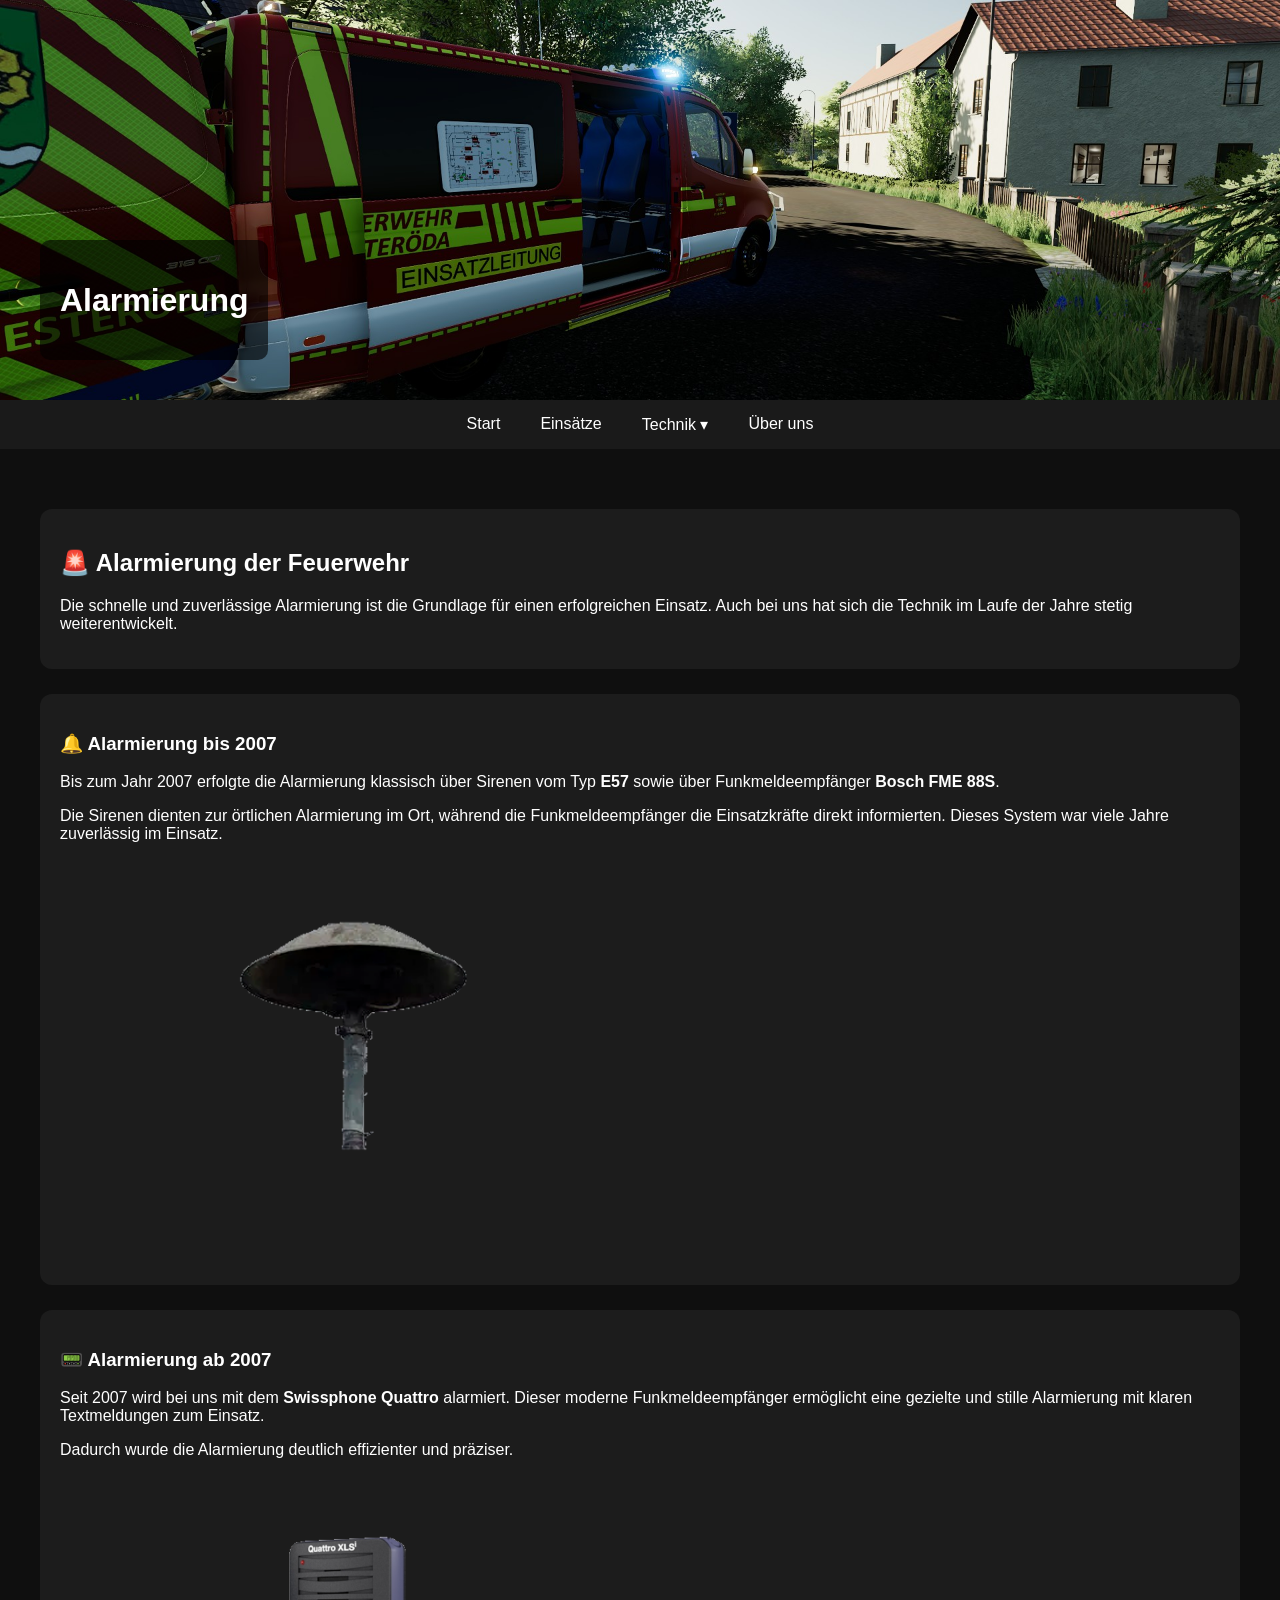
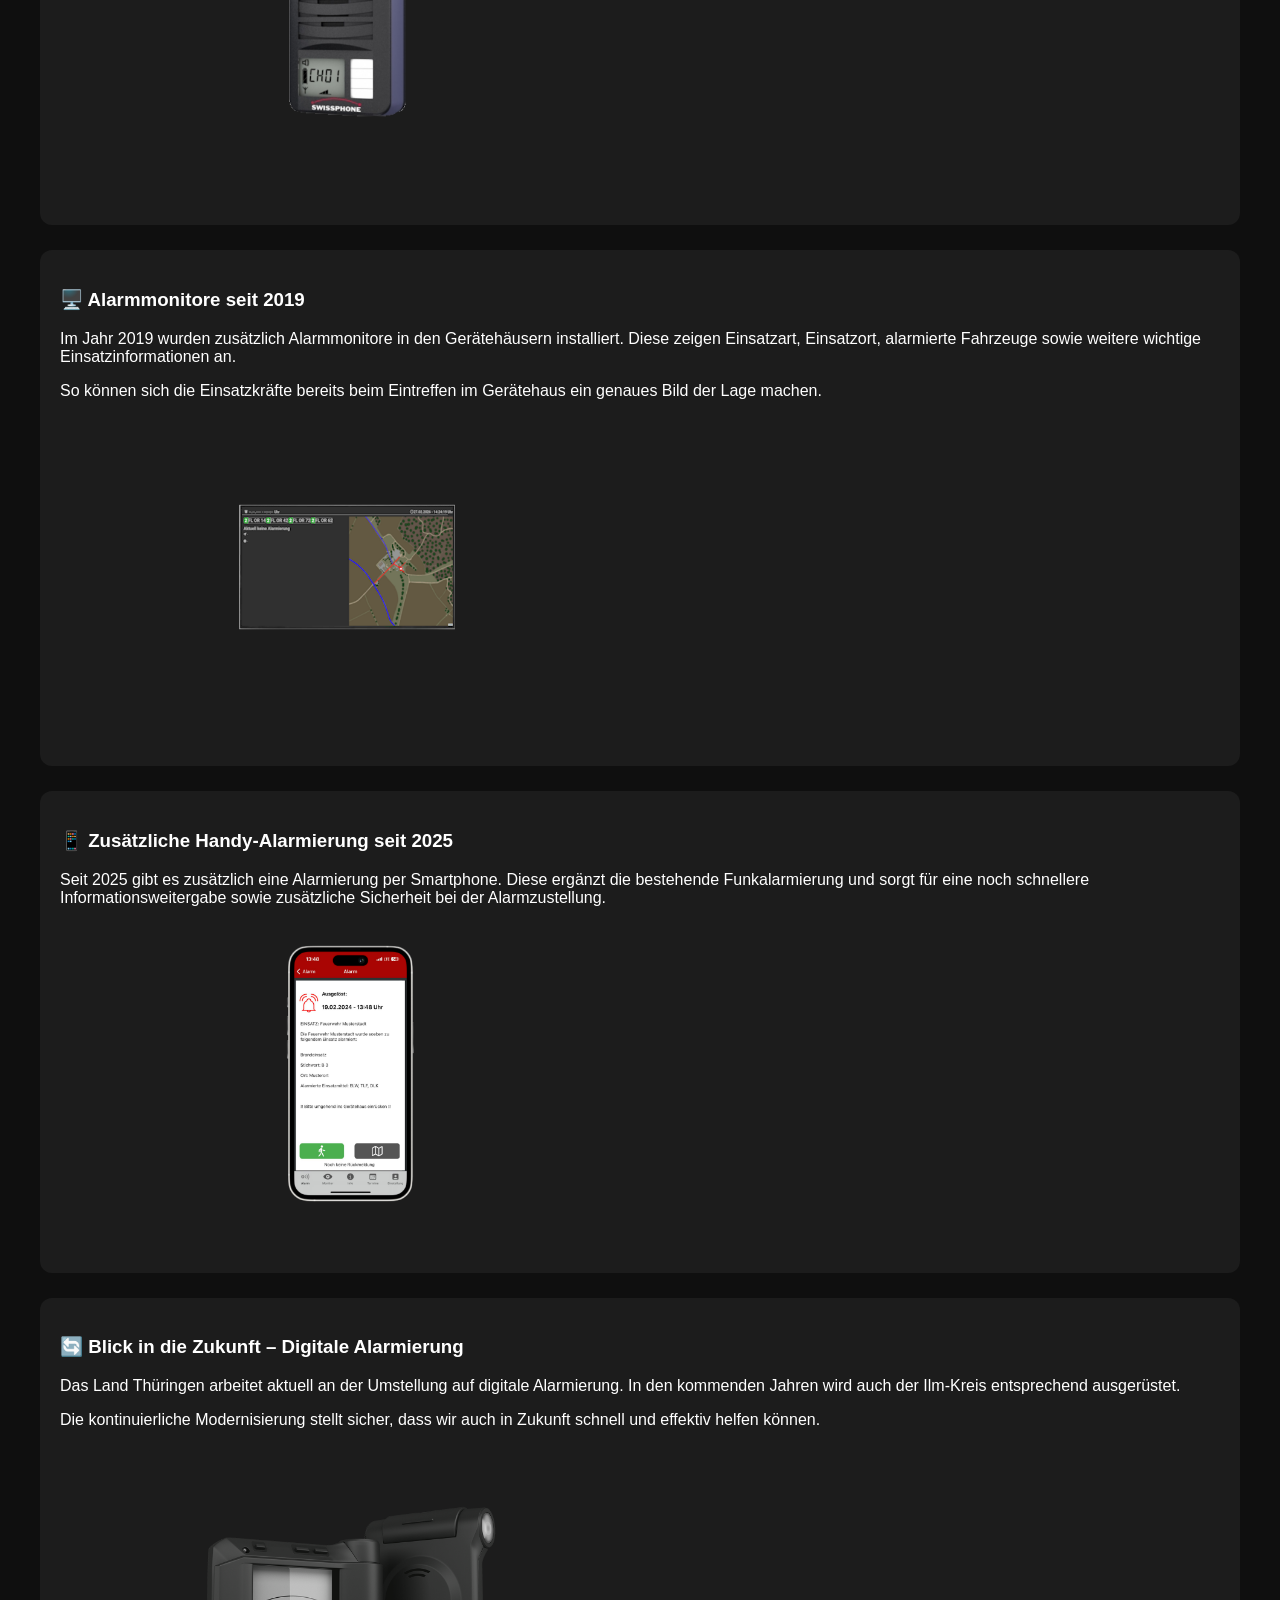
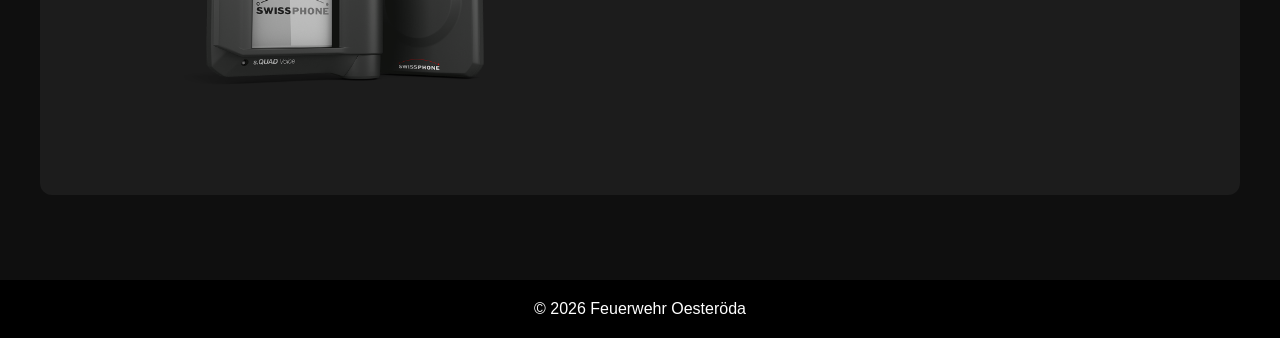
==== commit 22bd699e: "Update alarmierung.html" ====
--- a/alarmierung.html
+++ b/alarmierung.html
@@ -59,10 +59,10 @@
         </p>
 
         <!-- Bild Sirene -->
-        <img src="images/E57.png" class="fahrzeugbild">
+        <img src="images/E57.png" src="images/Bosch1.png" class="fahrzeugbild"> 
 
         <!-- Bild FME -->
-        <img src="images/Bosch1.png" class="fahrzeugbild">
+       
     </div>
 
     <div class="card">
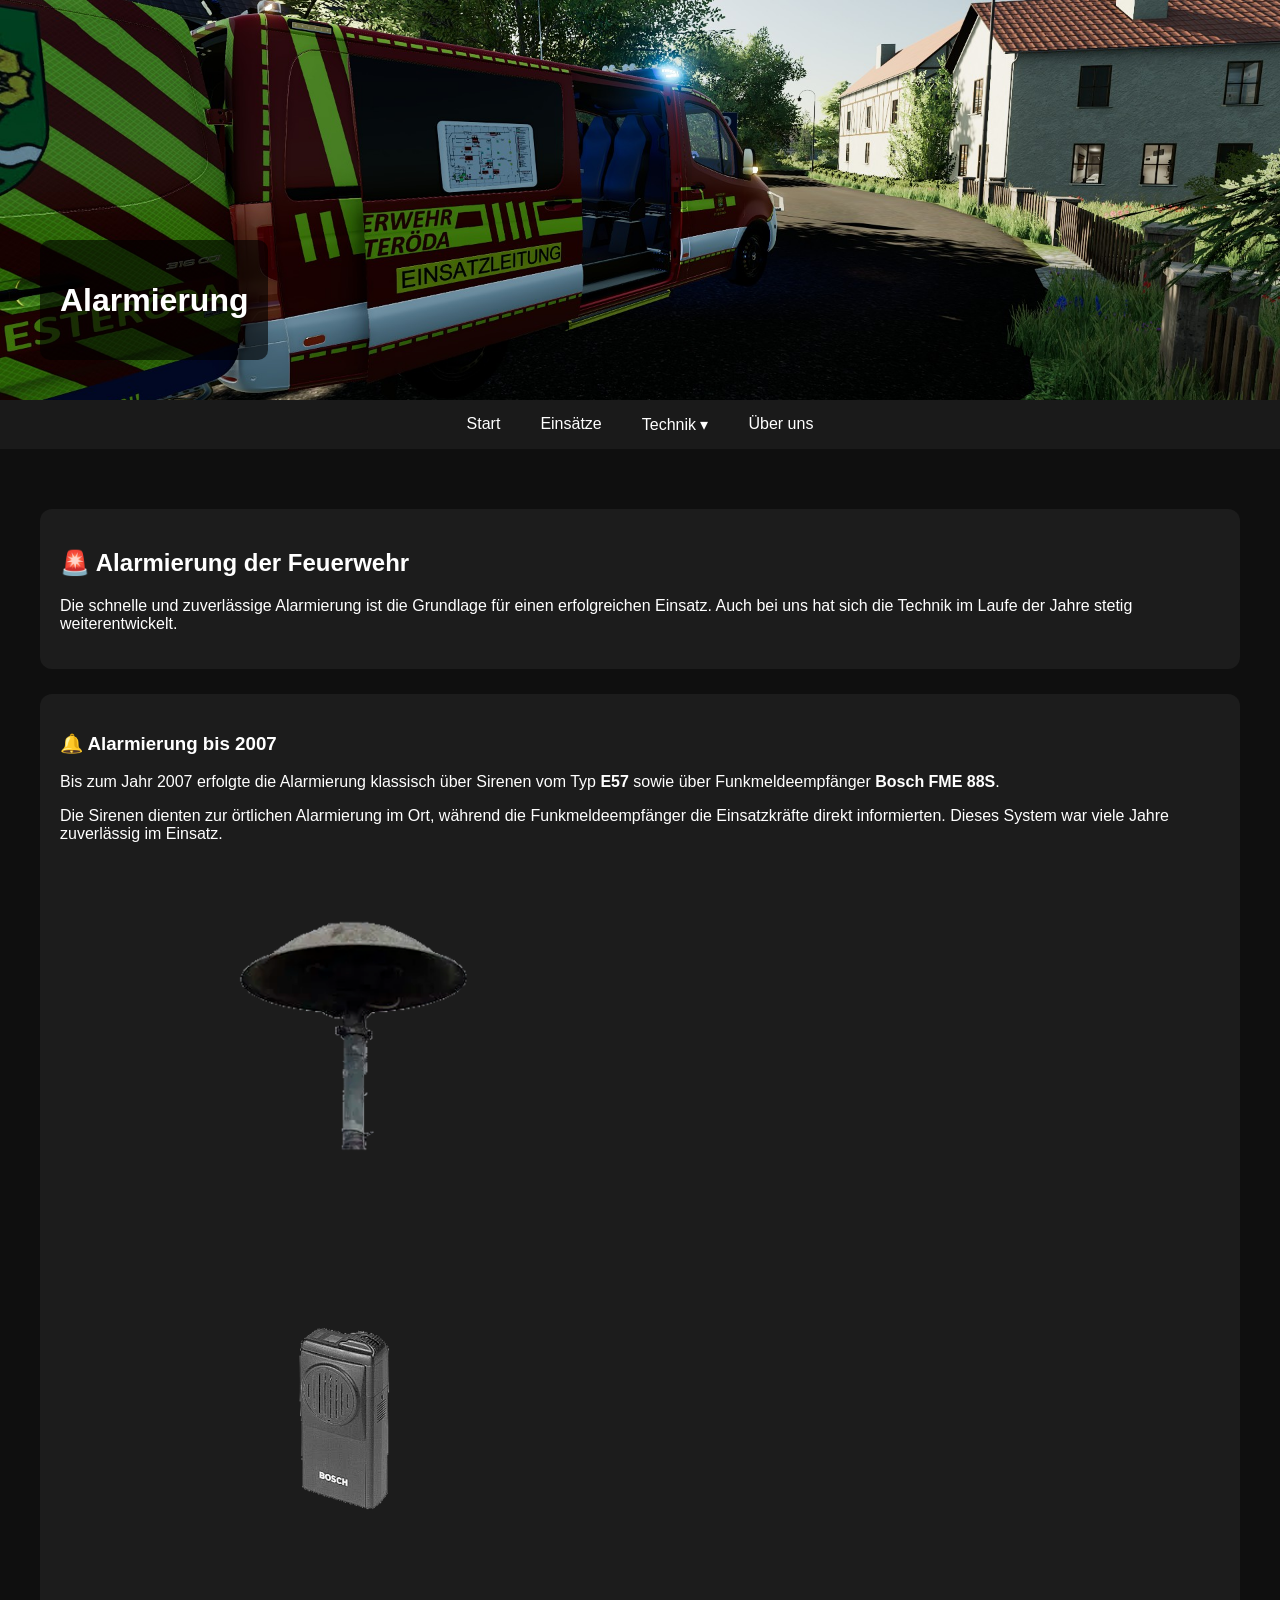
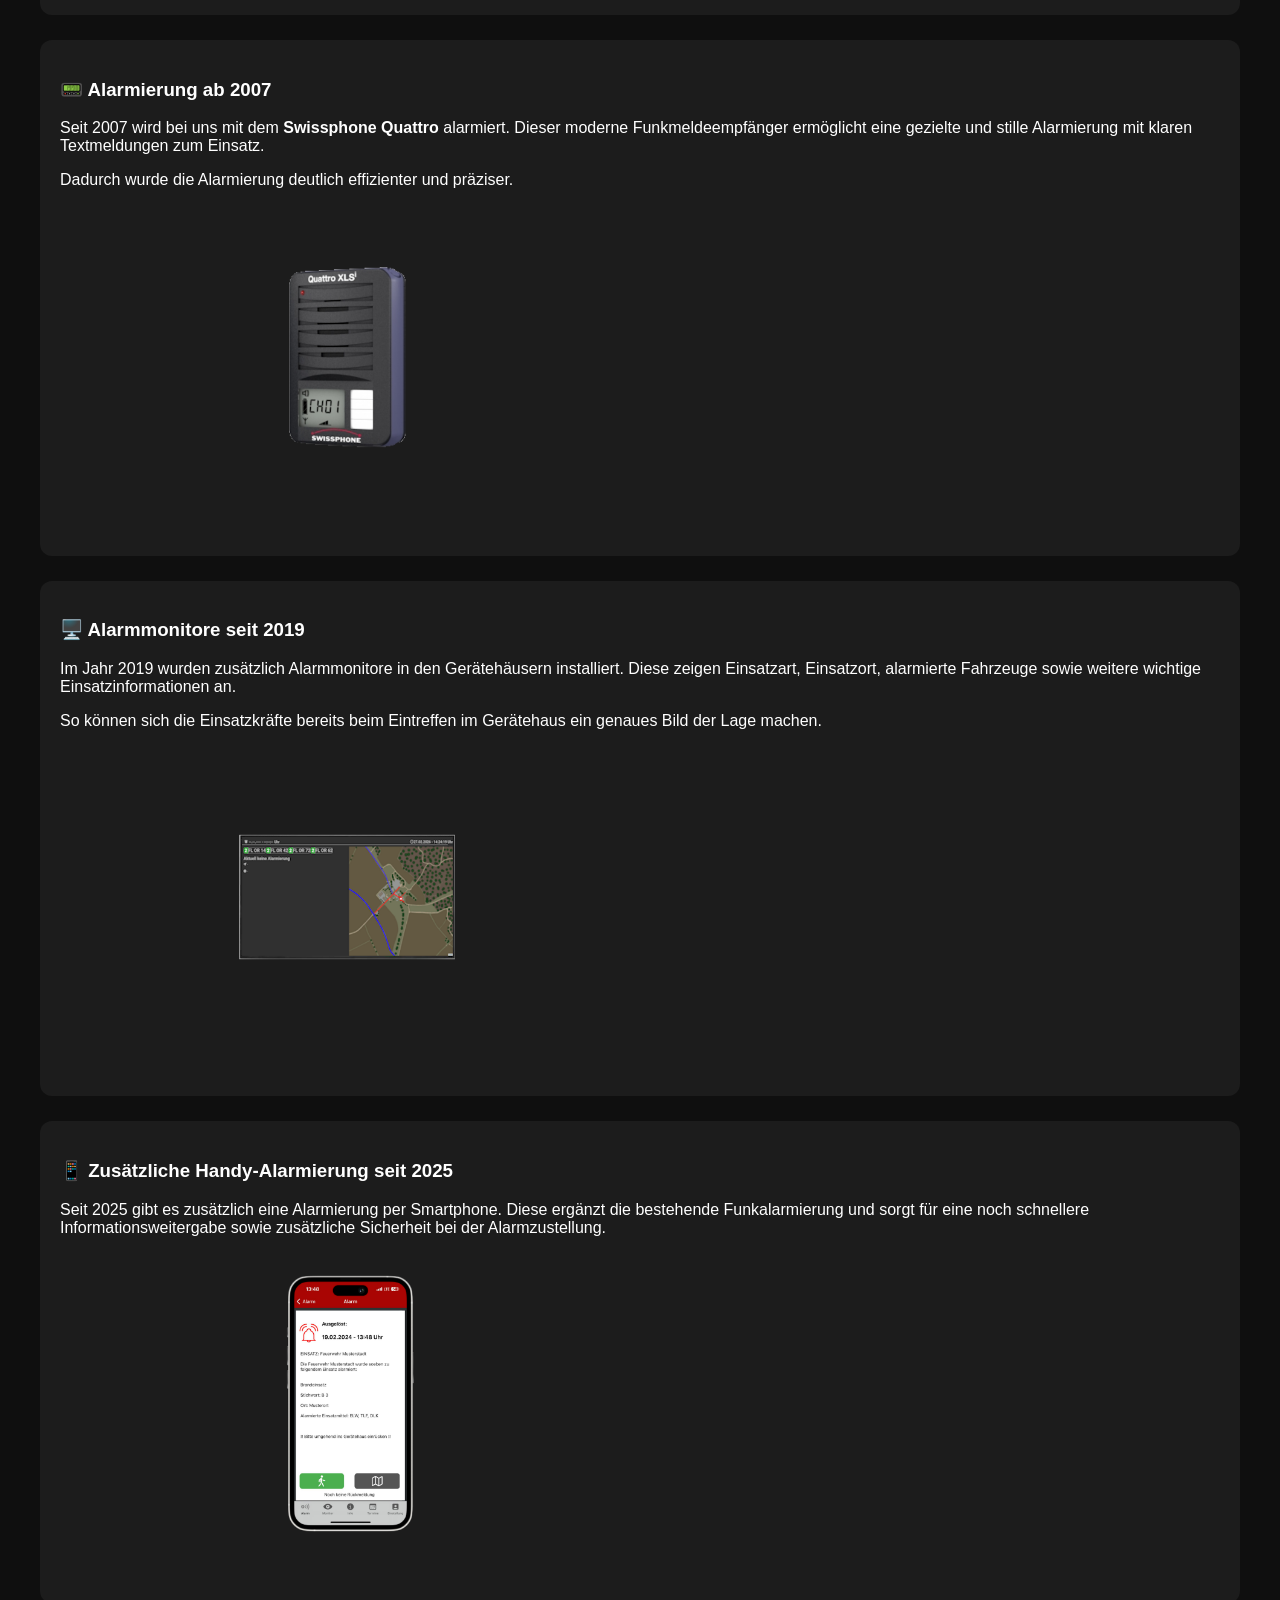
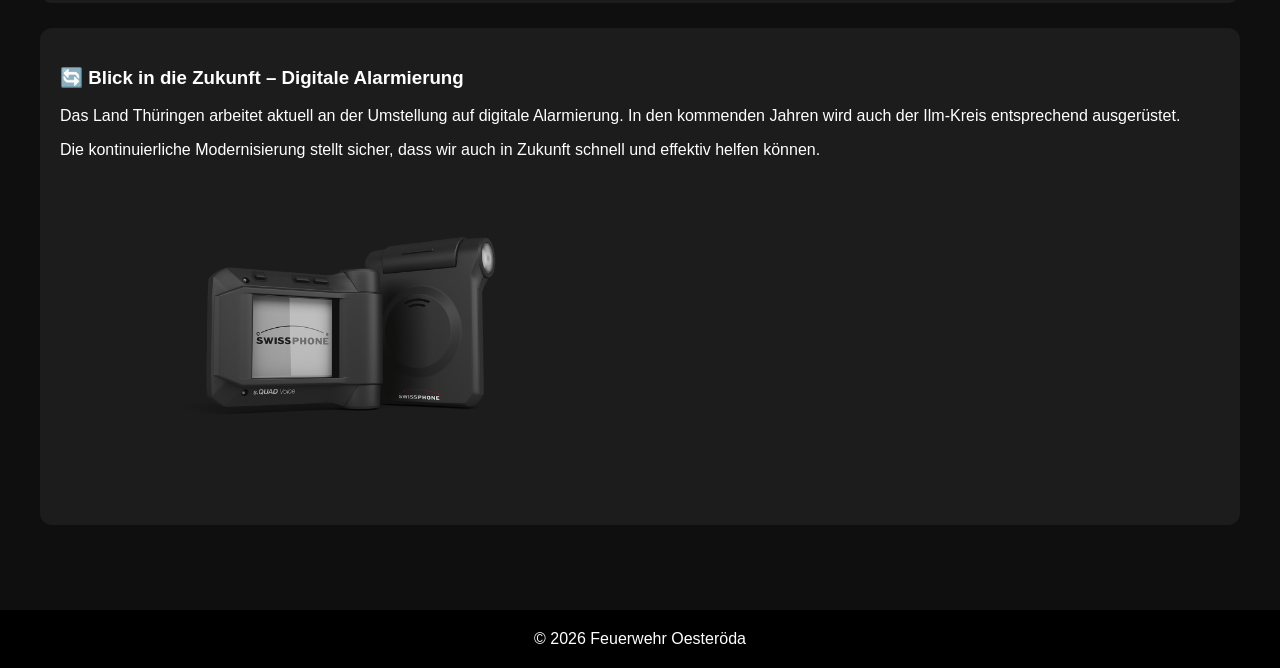
==== commit 90732536: "Update alarmierung.html" ====
--- a/alarmierung.html
+++ b/alarmierung.html
@@ -59,10 +59,8 @@
         </p>
 
         <!-- Bild Sirene -->
-        <img src="images/E57.png" src="images/Bosch1.png" class="fahrzeugbild"> 
-
-        <!-- Bild FME -->
-       
+        <img src="images/E57.png" class="fahrzeugbild"> 
+        <img src="images/Bosch1.png" class="fahrzeugbild"> 
     </div>
 
     <div class="card">
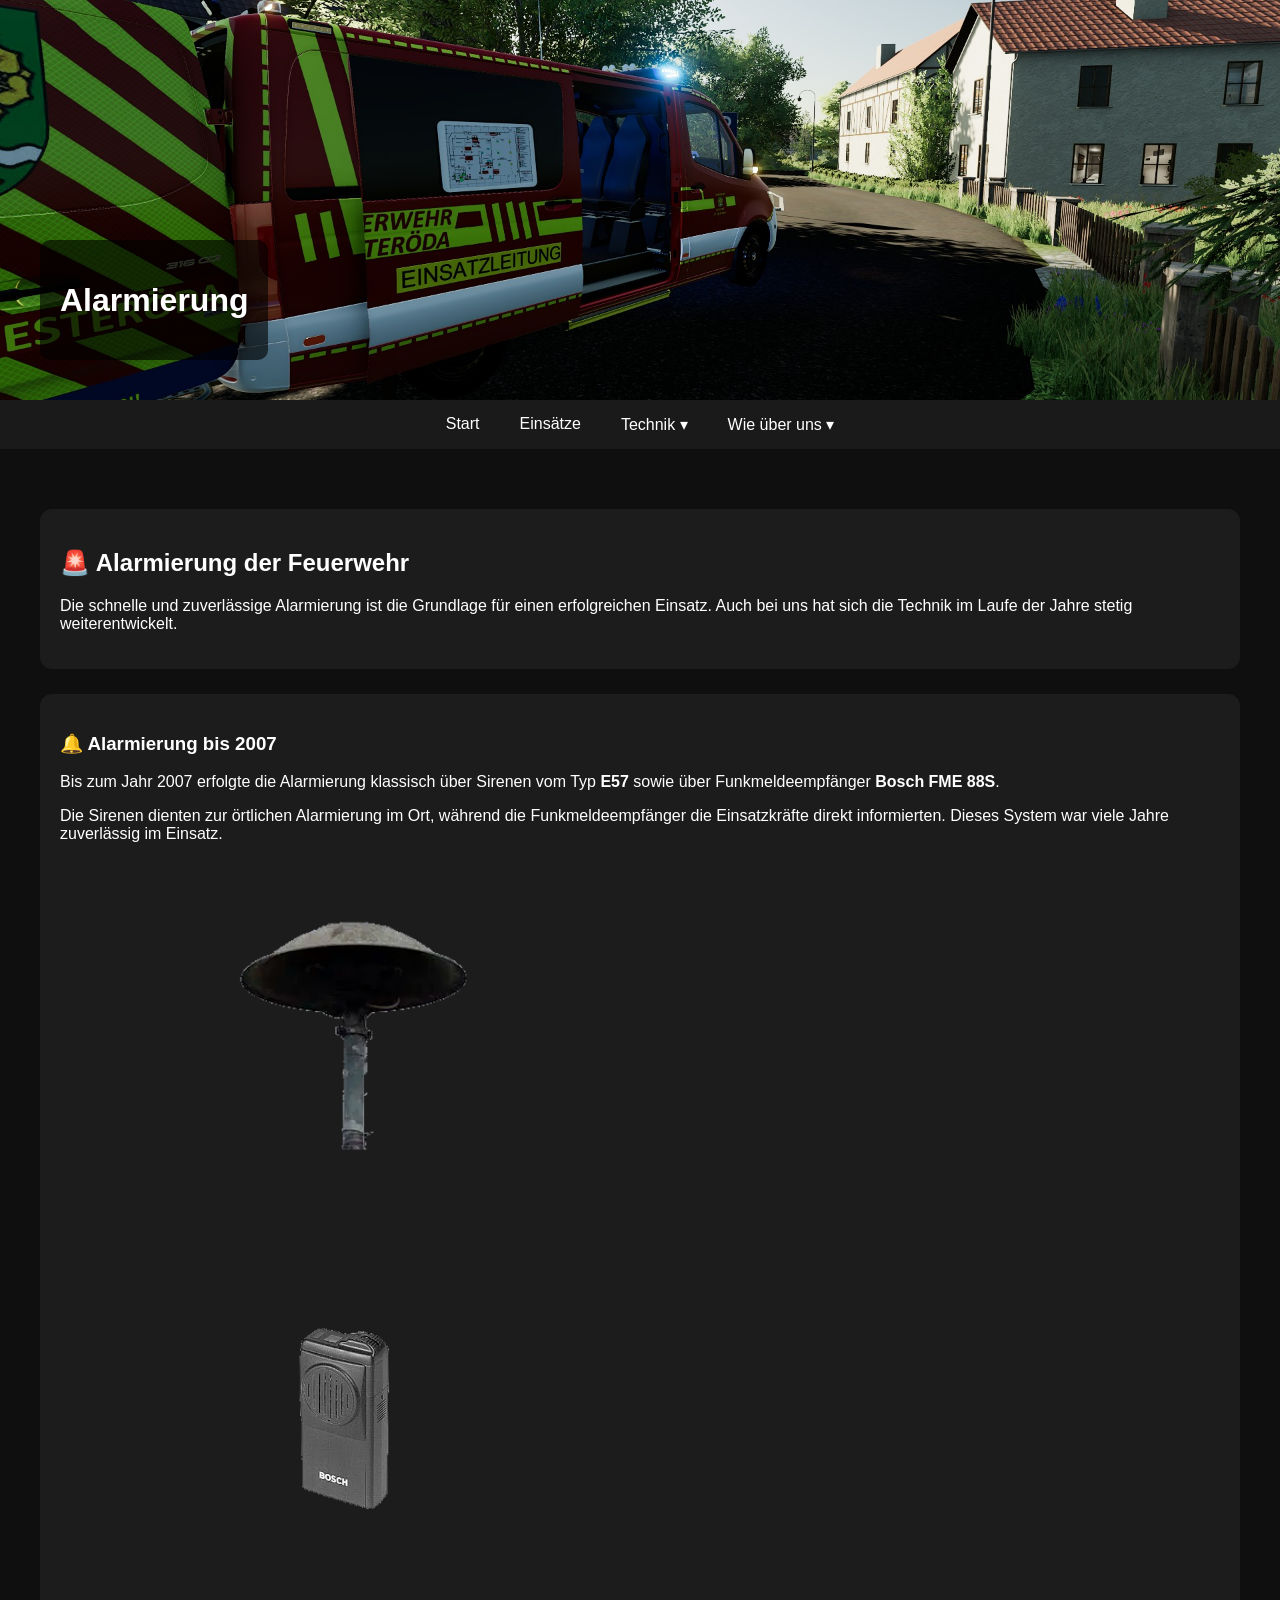
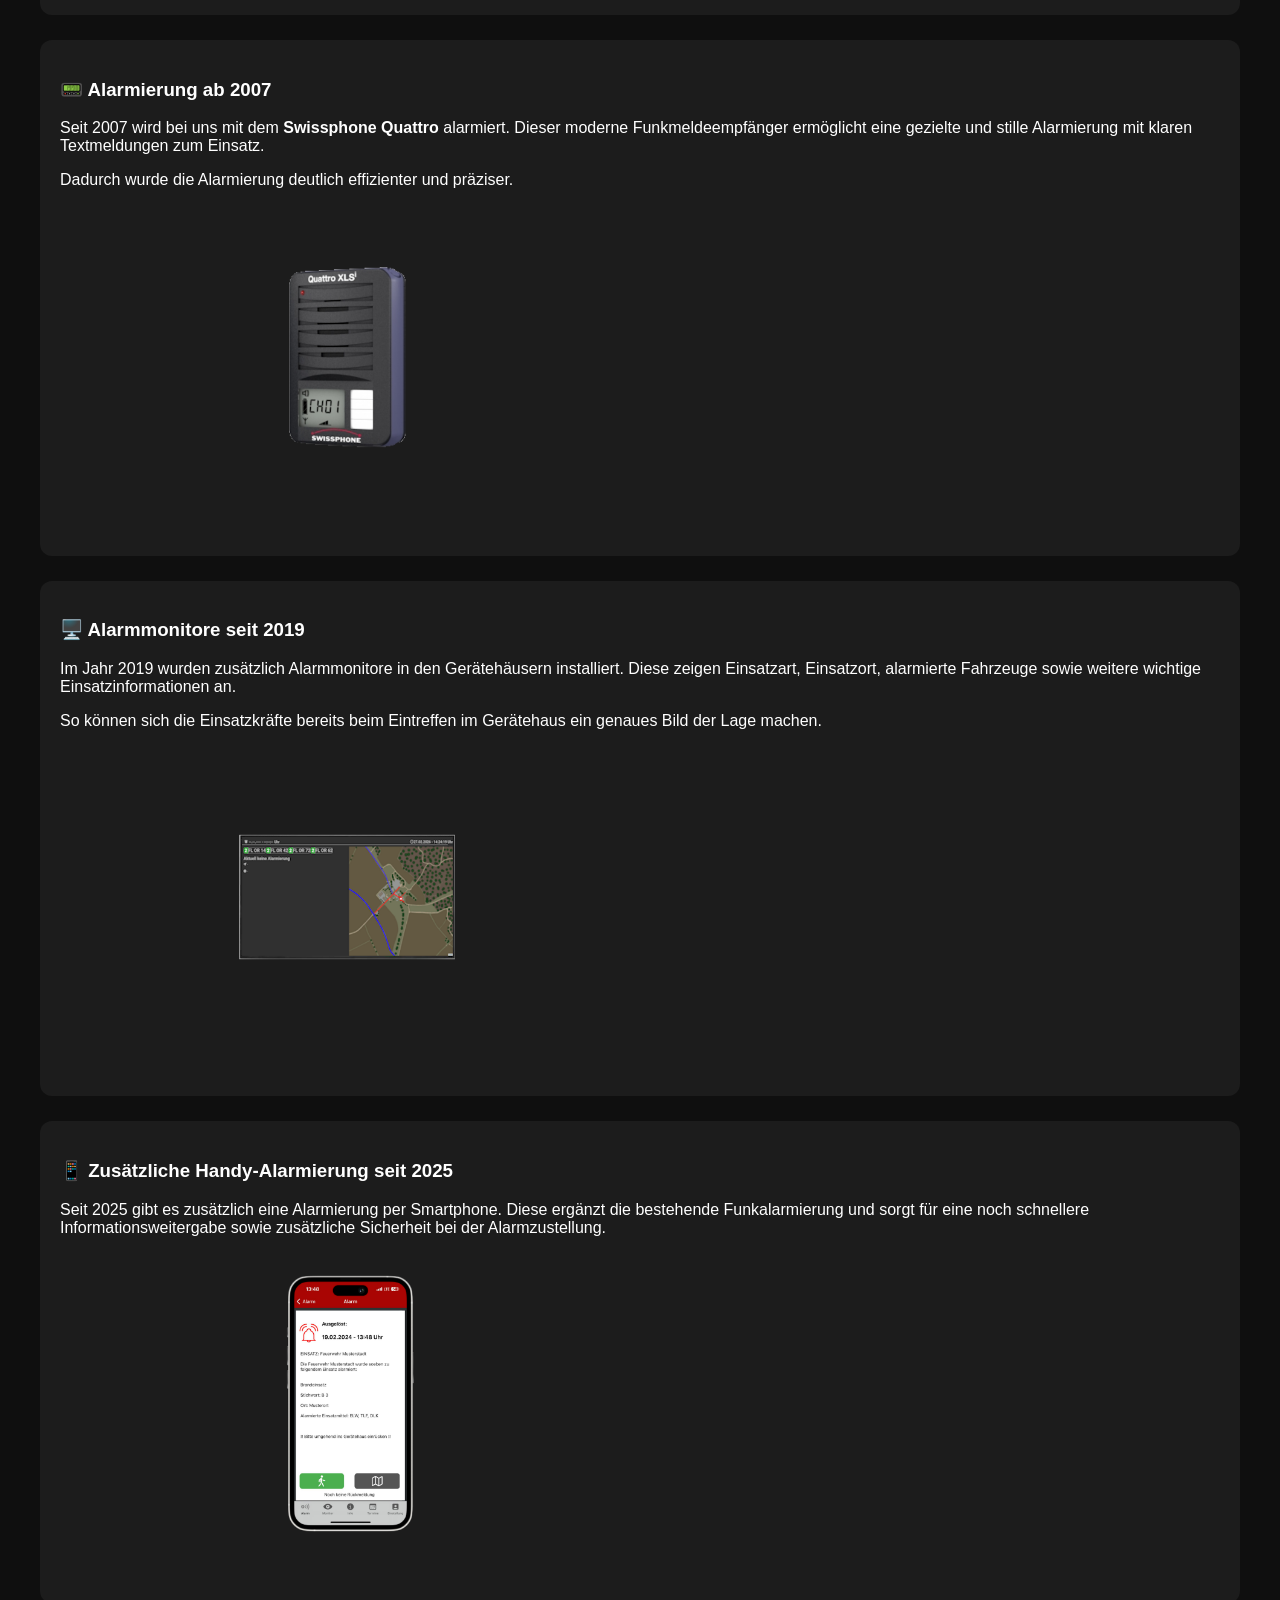
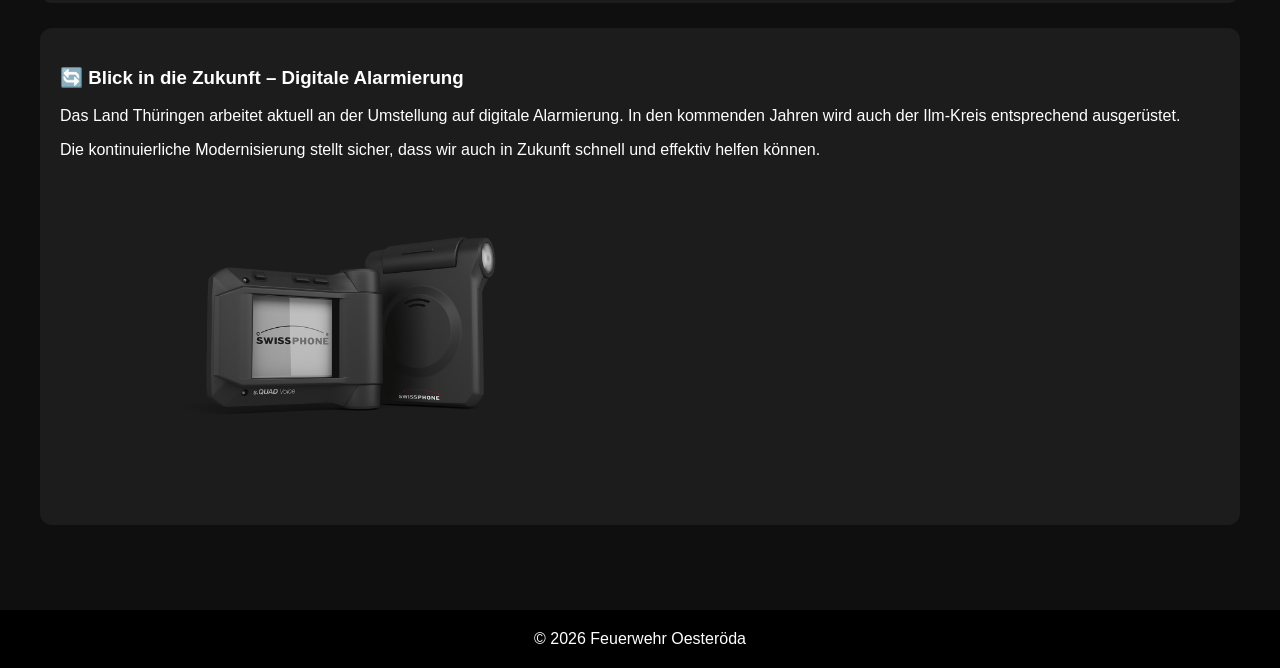
==== commit 402e5f67: "Update alarmierung.html" ====
--- a/alarmierung.html
+++ b/alarmierung.html
@@ -33,7 +33,13 @@
       </ul>
     </li>
 
-    <li><a href="ueber-uns.html">Über uns</a></li> 
+    <li class="dropdown">
+      <a href="#" onclick="toggleDropdown(event)">Wie über uns ▾</a>
+      <ul class="dropdown-content">
+        <li><a href="ueber-uns.html">Über uns</a></li>
+        <li><a href="Geschichte.html">Geschichte</a></li>
+      </ul>
+    </li> 
   </ul>
 </nav> 
 
